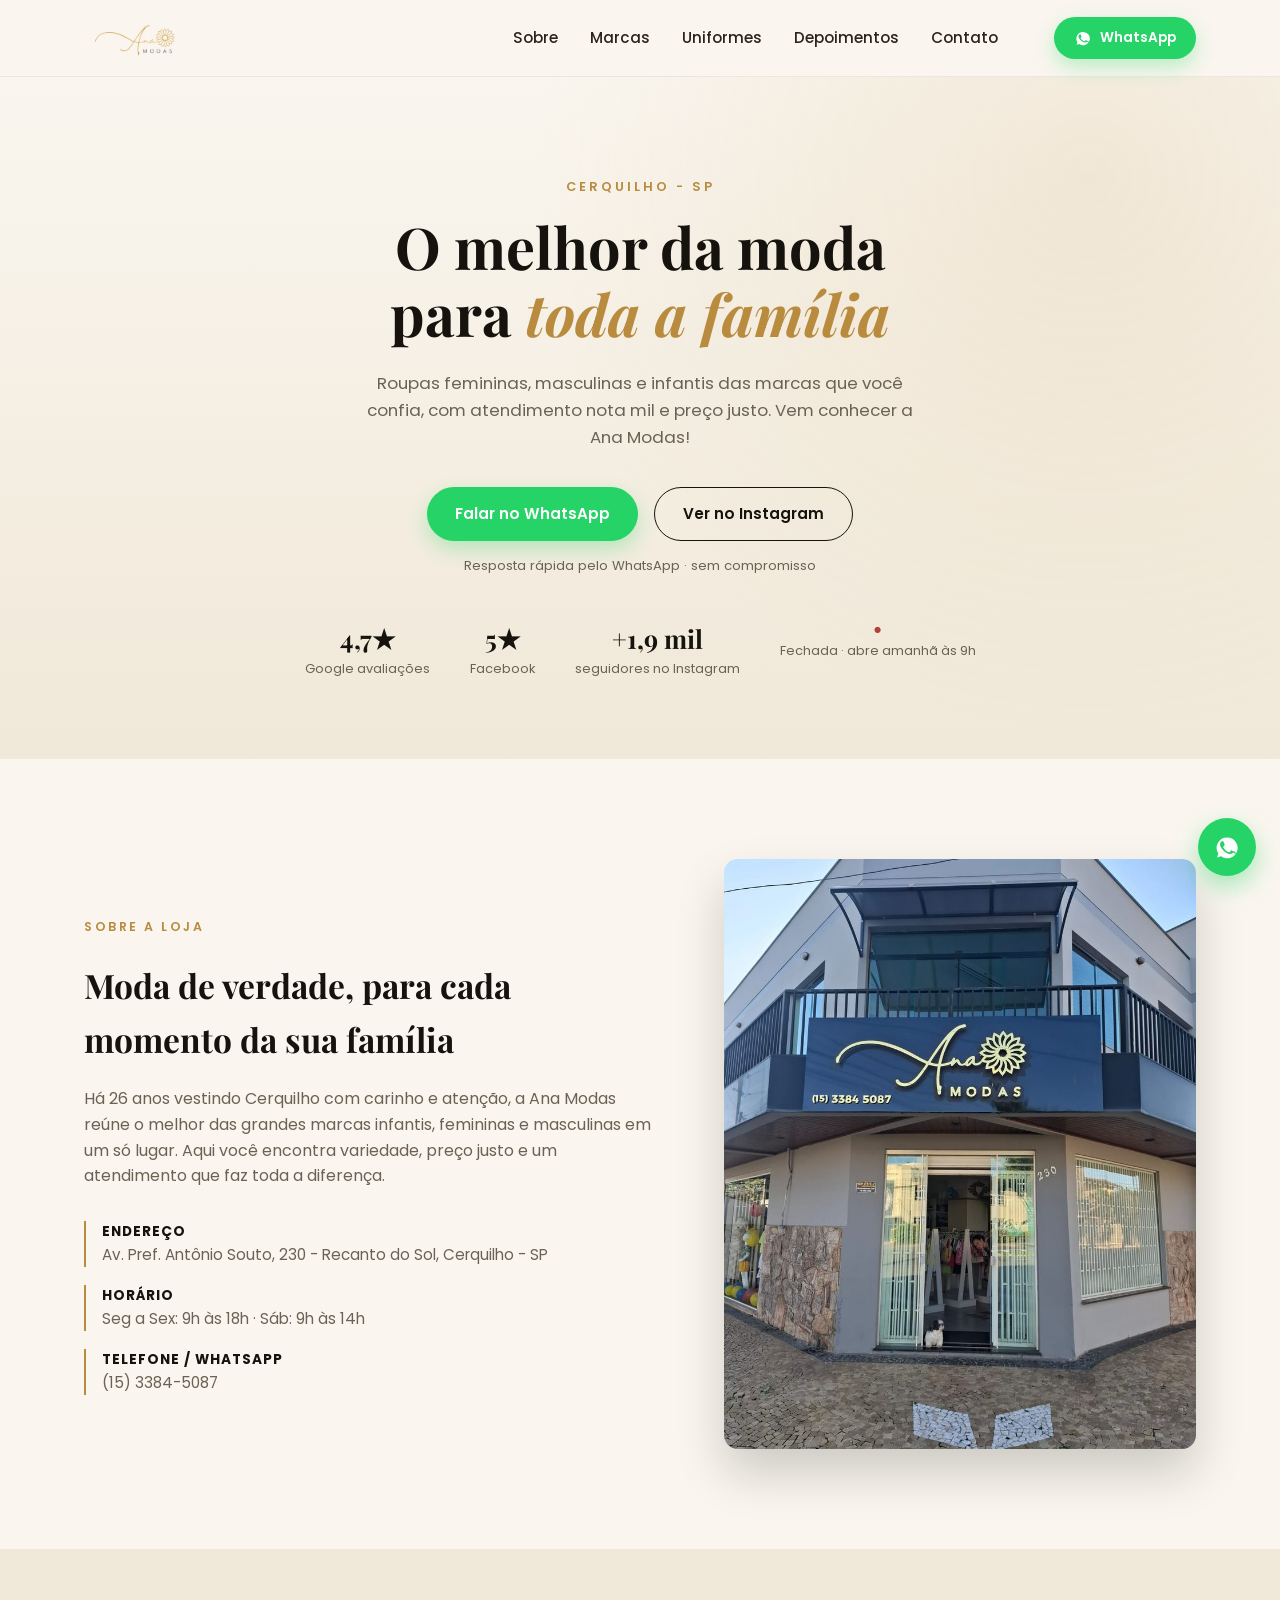
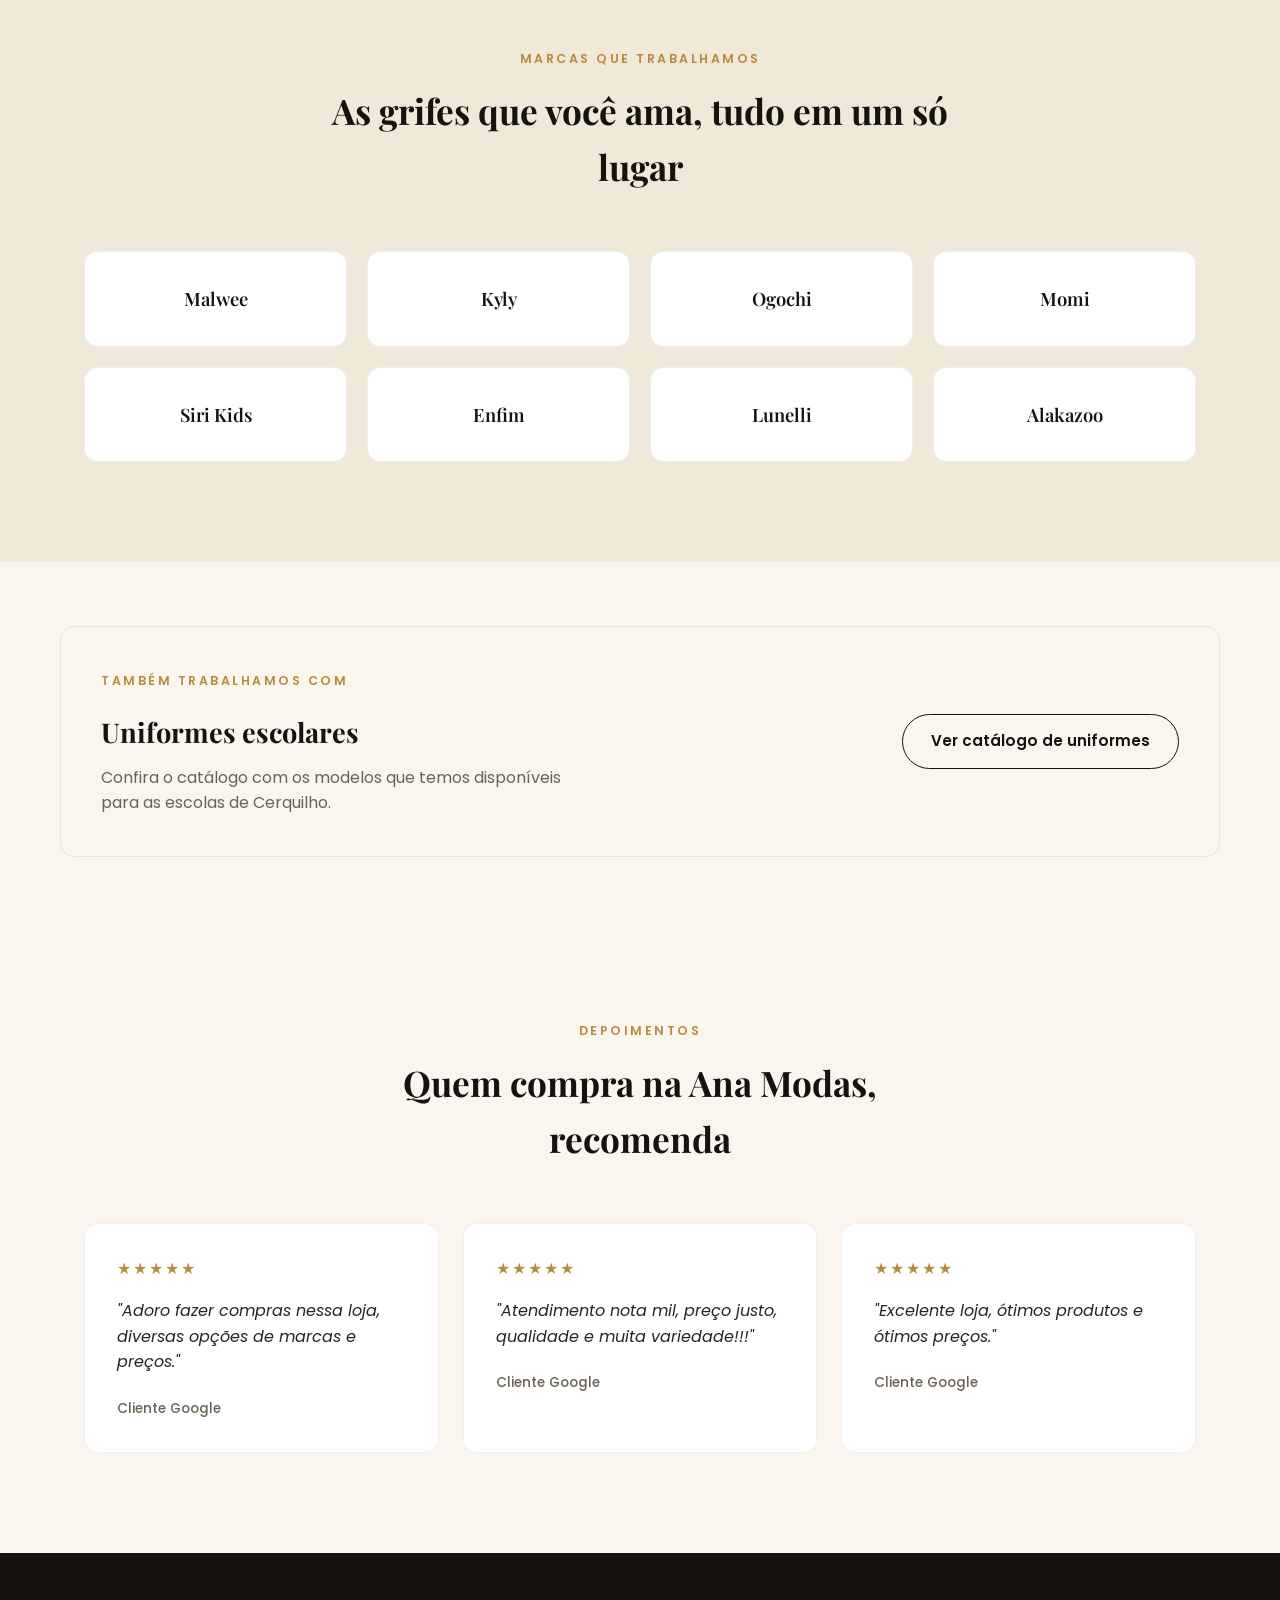
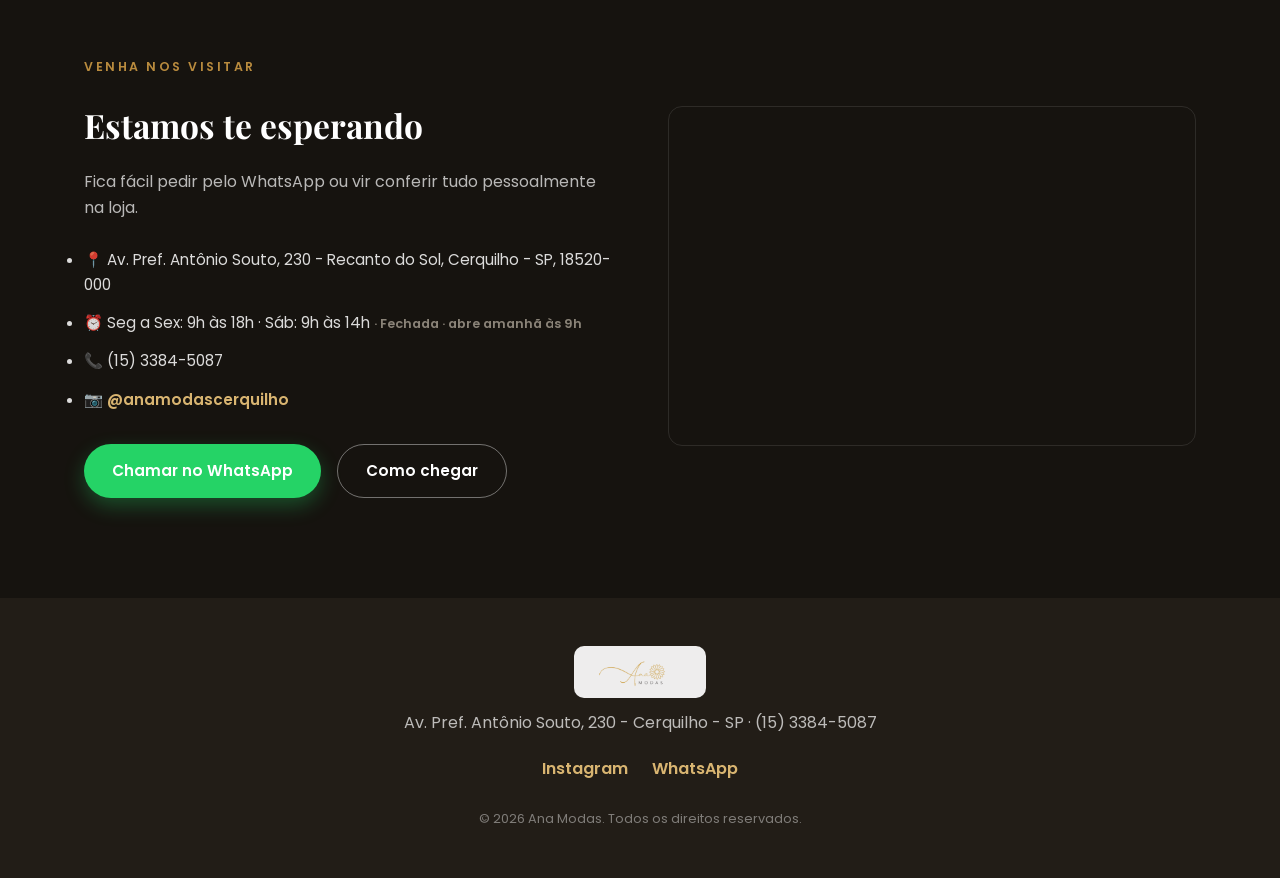
==== index.html @ dacbe4e4 "first commit" ====
<!DOCTYPE html>
<html lang="pt-BR">
<head>
<meta charset="UTF-8">
<meta name="viewport" content="width=device-width, initial-scale=1.0">
<title>Ana Modas | Moda para toda a família em Cerquilho - SP</title>
<meta name="description" content="Ana Modas em Cerquilho-SP: moda feminina, masculina e infantil das melhores marcas. Malwee, Kyly, Ogochi, Mommy, Siri Kids, Enfim, Luneli e Alakazoo. Peça pelo WhatsApp!">

<!-- Open Graph -->
<meta property="og:title" content="Ana Modas | Moda para toda a família">
<meta property="og:description" content="O melhor da moda para toda a família, em Cerquilho - SP. Confira as marcas que trabalhamos e venha nos visitar!">
<meta property="og:type" content="website">

<link rel="preconnect" href="https://fonts.googleapis.com">
<link rel="preconnect" href="https://fonts.gstatic.com" crossorigin>
<link href="https://fonts.googleapis.com/css2?family=Playfair+Display:ital,wght@0,500;0,600;0,700;1,500&family=Poppins:wght@300;400;500;600;700&display=swap" rel="stylesheet">

<link rel="stylesheet" href="css/style.css?v=5">
</head>
<body>

<!-- HEADER -->
<header class="header" id="header">
  <div class="container header__inner">
    <a href="#top" class="logo">
      <img src="assets/logo.png" alt="Ana Modas" class="logo__img">
    </a>

    <nav class="nav" id="nav">
      <a href="#sobre">Sobre</a>
      <a href="#marcas">Marcas</a>
      <a href="uniformes.html">Uniformes</a>
      <a href="#depoimentos">Depoimentos</a>
      <a href="#contato">Contato</a>
    </nav>

    <a href="https://wa.me/551533845087?text=Ol%C3%A1!%20Vim%20pelo%20site%20e%20gostaria%20de%20saber%20mais." class="btn btn--whatsapp header__cta" target="_blank" rel="noopener">
      <svg viewBox="0 0 24 24" width="18" height="18" fill="currentColor"><path d="M17.6 6.3A8.9 8.9 0 0 0 12 4a8.8 8.8 0 0 0-8.8 8.8c0 1.6.4 3.1 1.2 4.4L3 21l3.9-1.3a8.8 8.8 0 0 0 5.1 1.6h.1A8.8 8.8 0 0 0 20 12.8a8.7 8.7 0 0 0-2.4-6.5Z" opacity="0"/><path d="M12.04 3.9a8.9 8.9 0 0 0-7.5 13.7L3.5 21l3.5-1a8.9 8.9 0 1 0 5-16.1Zm5.2 12.8c-.2.6-1.3 1.2-1.8 1.3-.5.1-1 .1-1.7-.1-.4-.1-1-.3-1.6-.6-2.9-1.3-4.8-4.2-4.9-4.4-.1-.2-1.2-1.6-1.2-3s.7-2.1 1-2.4c.3-.3.6-.4.8-.4h.6c.2 0 .4 0 .6.5.2.6.8 2 .9 2.1.1.2.1.4 0 .6-.1.2-.2.4-.4.6-.2.2-.4.5-.5.6-.2.2-.4.4-.2.8.2.4.9 1.5 1.9 2.4 1.3 1.2 2.4 1.5 2.8 1.7.4.2.6.2.8-.1.2-.2.8-1 1.1-1.3.3-.3.5-.2.8-.1.3.1 2 1 2.4 1.1.4.2.6.3.7.4.1.3.1.9-.1 1.5Z"/></svg>
      <span>WhatsApp</span>
    </a>

    <button class="nav-toggle" id="navToggle" aria-label="Abrir menu">
      <span></span><span></span><span></span>
    </button>
  </div>
</header>

<!-- HERO -->
<section class="hero" id="top">
  <div class="container hero__inner">
    <p class="hero__eyebrow">Cerquilho - SP</p>
    <h1 class="hero__title">O melhor da moda<br>para <em>toda a família</em></h1>
    <p class="hero__text">
      Roupas femininas, masculinas e infantis das marcas que você confia,
      com atendimento nota mil e preço justo. Vem conhecer a Ana Modas!
    </p>
    <div class="hero__actions">
      <a href="https://wa.me/551533845087?text=Ol%C3%A1!%20Vim%20pelo%20site%20e%20gostaria%20de%20saber%20mais." class="btn btn--whatsapp" target="_blank" rel="noopener">Falar no WhatsApp</a>
      <a href="https://www.instagram.com/anamodascerquilho/" class="btn btn--ghost" target="_blank" rel="noopener">Ver no Instagram</a>
    </div>
    <p class="hero__trigger">Resposta rápida pelo WhatsApp · sem compromisso</p>

    <div class="hero__badges">
      <div class="badge">
        <strong>4,7★</strong>
        <span>Google avaliações</span>
      </div>
      <div class="badge">
        <strong>5★</strong>
        <span>Facebook</span>
      </div>
      <div class="badge">
        <strong>+1,9 mil</strong>
        <span>seguidores no Instagram</span>
      </div>
      <div class="badge badge--status" id="storeStatus">
        <strong id="storeStatusDot">●</strong>
        <span id="storeStatusText">Verificando horário...</span>
      </div>
    </div>
  </div>
</section>

<!-- SOBRE -->
<section class="sobre" id="sobre">
  <div class="container sobre__inner">
    <div class="sobre__text">
      <span class="section-tag">Sobre a loja</span>
      <h2>Moda de verdade, para cada momento da sua família</h2>
      <p>
        Há 26 anos vestindo Cerquilho com carinho e atenção, a Ana Modas reúne o melhor
        das grandes marcas infantis, femininas e masculinas em um só lugar. Aqui você
        encontra variedade, preço justo e um atendimento que faz toda a diferença.
      </p>
      <ul class="info-list">
        <li>
          <strong>Endereço</strong>
          <span>Av. Pref. Antônio Souto, 230 - Recanto do Sol, Cerquilho - SP</span>
        </li>
        <li>
          <strong>Horário</strong>
          <span>Seg a Sex: 9h às 18h · Sáb: 9h às 14h</span>
        </li>
        <li>
          <strong>Telefone / WhatsApp</strong>
          <span>(15) 3384-5087</span>
        </li>
      </ul>
    </div>
    <div class="sobre__media">
      <img src="assets/fachada-loja.jpg" alt="Fachada da loja Ana Modas, Av. Pref. Antônio Souto 230, Cerquilho - SP" class="sobre__frame">
    </div>
  </div>
</section>

<!-- MARCAS -->
<section class="marcas" id="marcas">
  <div class="container">
    <span class="section-tag section-tag--center">Marcas que trabalhamos</span>
    <h2 class="section-title">As grifes que você ama, tudo em um só lugar</h2>

    <div class="marcas__grid">
      <div class="marca-card">Malwee</div>
      <div class="marca-card">Kyly</div>
      <div class="marca-card">Ogochi</div>
      <div class="marca-card">Momi</div>
      <div class="marca-card">Siri Kids</div>
      <div class="marca-card">Enfim</div>
      <div class="marca-card">Lunelli</div>
      <div class="marca-card">Alakazoo</div>
    </div>
  </div>
</section>

<!-- UNIFORMES TEASER -->
<section class="uniformes-teaser">
  <div class="container uniformes-teaser__inner">
    <div>
      <span class="section-tag">Também trabalhamos com</span>
      <h2>Uniformes escolares</h2>
      <p>Confira o catálogo com os modelos que temos disponíveis para as escolas de Cerquilho.</p>
    </div>
    <a href="uniformes.html" class="btn btn--ghost">Ver catálogo de uniformes</a>
  </div>
</section>

<!-- DEPOIMENTOS -->
<section class="depoimentos" id="depoimentos">
  <div class="container">
    <span class="section-tag section-tag--center">Depoimentos</span>
    <h2 class="section-title">Quem compra na Ana Modas, recomenda</h2>

    <div class="depoimentos__grid">
      <blockquote class="depoimento-card">
        <div class="stars">★★★★★</div>
        <p>"Adoro fazer compras nessa loja, diversas opções de marcas e preços."</p>
        <cite>Cliente Google</cite>
      </blockquote>
      <blockquote class="depoimento-card">
        <div class="stars">★★★★★</div>
        <p>"Atendimento nota mil, preço justo, qualidade e muita variedade!!!"</p>
        <cite>Cliente Google</cite>
      </blockquote>
      <blockquote class="depoimento-card">
        <div class="stars">★★★★★</div>
        <p>"Excelente loja, ótimos produtos e ótimos preços."</p>
        <cite>Cliente Google</cite>
      </blockquote>
    </div>
  </div>
</section>

<!-- CONTATO / LOCALIZAÇÃO -->
<section class="contato" id="contato">
  <div class="container contato__inner">
    <div class="contato__text">
      <span class="section-tag">Venha nos visitar</span>
      <h2>Estamos te esperando</h2>
      <p>Fica fácil pedir pelo WhatsApp ou vir conferir tudo pessoalmente na loja.</p>

      <ul class="contato__list">
        <li>📍 Av. Pref. Antônio Souto, 230 - Recanto do Sol, Cerquilho - SP, 18520-000</li>
        <li>⏰ Seg a Sex: 9h às 18h · Sáb: 9h às 14h <strong id="storeStatusInline"></strong></li>
        <li>📞 (15) 3384-5087</li>
        <li>📷 <a href="https://www.instagram.com/anamodascerquilho/" target="_blank" rel="noopener">@anamodascerquilho</a></li>
      </ul>

      <div class="contato__actions">
        <a href="https://wa.me/551533845087?text=Ol%C3%A1!%20Vim%20pelo%20site%20e%20gostaria%20de%20saber%20mais." class="btn btn--whatsapp" target="_blank" rel="noopener">Chamar no WhatsApp</a>
        <a href="https://www.google.com/maps/dir/?api=1&destination=Av.+Pref.+Ant%C3%B4nio+Souto,+230,+Cerquilho+-+SP,+18520-000" class="btn btn--ghost btn--ghost-light" target="_blank" rel="noopener">Como chegar</a>
      </div>
    </div>

    <div class="contato__map">
      <iframe
        title="Localização Ana Modas"
        src="https://www.google.com/maps?q=Av.+Pref.+Ant%C3%B4nio+Souto,+230,+Cerquilho+-+SP,+18520-000&output=embed"
        width="100%" height="100%" style="border:0;" allowfullscreen="" loading="lazy" referrerpolicy="no-referrer-when-downgrade">
      </iframe>
    </div>
  </div>
</section>

<!-- FOOTER -->
<footer class="footer">
  <div class="container footer__inner">
    <a href="#top" class="logo logo--footer">
      <img src="assets/logo.png" alt="Ana Modas" class="logo__img logo__img--footer">
    </a>
    <p>Av. Pref. Antônio Souto, 230 - Cerquilho - SP · (15) 3384-5087</p>
    <div class="footer__socials">
      <a href="https://www.instagram.com/anamodascerquilho/" target="_blank" rel="noopener">Instagram</a>
      <a href="https://wa.me/551533845087" target="_blank" rel="noopener">WhatsApp</a>
    </div>
    <p class="footer__copy">© <span id="year"></span> Ana Modas. Todos os direitos reservados.</p>
  </div>
</footer>

<a href="https://wa.me/551533845087?text=Ol%C3%A1!%20Vim%20pelo%20site%20e%20gostaria%20de%20saber%20mais." class="whatsapp-float" target="_blank" rel="noopener" aria-label="Falar no WhatsApp">
  <svg viewBox="0 0 24 24" width="28" height="28" fill="currentColor"><path d="M12.04 3.9a8.9 8.9 0 0 0-7.5 13.7L3.5 21l3.5-1a8.9 8.9 0 1 0 5-16.1Zm5.2 12.8c-.2.6-1.3 1.2-1.8 1.3-.5.1-1 .1-1.7-.1-.4-.1-1-.3-1.6-.6-2.9-1.3-4.8-4.2-4.9-4.4-.1-.2-1.2-1.6-1.2-3s.7-2.1 1-2.4c.3-.3.6-.4.8-.4h.6c.2 0 .4 0 .6.5.2.6.8 2 .9 2.1.1.2.1.4 0 .6-.1.2-.2.4-.4.6-.2.2-.4.5-.5.6-.2.2-.4.4-.2.8.2.4.9 1.5 1.9 2.4 1.3 1.2 2.4 1.5 2.8 1.7.4.2.6.2.8-.1.2-.2.8-1 1.1-1.3.3-.3.5-.2.8-.1.3.1 2 1 2.4 1.1.4.2.6.3.7.4.1.3.1.9-.1 1.5Z"/></svg>
</a>

<script src="js/script.js?v=2"></script>
</body>
</html>
---- css/style.css ----
:root {
  --gold: #b98b3e;
  --gold-light: #d9b571;
  --black: #16130f;
  --black-soft: #221d17;
  --cream: #faf6ef;
  --cream-dark: #f0e8d8;
  --text: #2a241d;
  --text-muted: #6b6255;
  --font-title: 'Playfair Display', serif;
  --font-body: 'Poppins', sans-serif;
  --radius: 14px;
}

* { box-sizing: border-box; margin: 0; padding: 0; }

html { scroll-behavior: smooth; }

body {
  font-family: var(--font-body);
  color: var(--text);
  background: var(--cream);
  line-height: 1.6;
  overflow-x: hidden;
}

img { max-width: 100%; display: block; }

.container {
  width: 100%;
  max-width: 1160px;
  margin: 0 auto;
  padding: 0 24px;
}

a { text-decoration: none; color: inherit; }

h1, h2 { font-family: var(--font-title); color: var(--black); }

/* ---------- BUTTONS ---------- */
.btn {
  display: inline-flex;
  align-items: center;
  gap: 8px;
  padding: 14px 28px;
  border-radius: 999px;
  font-weight: 600;
  font-size: 0.95rem;
  transition: transform 0.2s ease, box-shadow 0.2s ease, background 0.2s ease;
  white-space: nowrap;
}
.btn--whatsapp {
  background: #25D366;
  color: #fff;
  box-shadow: 0 8px 20px rgba(37, 211, 102, 0.3);
}
.btn--whatsapp:hover { transform: translateY(-2px); box-shadow: 0 12px 26px rgba(37, 211, 102, 0.4); }
.btn--ghost {
  background: transparent;
  color: var(--black);
  border: 1.5px solid var(--black);
}
.btn--ghost:hover { background: var(--black); color: #fff; }

/* ---------- HEADER ---------- */
.header {
  position: sticky;
  top: 0;
  z-index: 100;
  background: rgba(250, 246, 239, 0.9);
  backdrop-filter: blur(10px);
  border-bottom: 1px solid rgba(0,0,0,0.06);
}
.header__inner {
  display: flex;
  align-items: center;
  justify-content: space-between;
  gap: 24px;
  padding-top: 16px;
  padding-bottom: 16px;
}
.logo {
  font-family: var(--font-title);
  font-size: 1.5rem;
  font-weight: 600;
  color: var(--black);
  letter-spacing: 0.5px;
}
.logo span { color: var(--gold); font-style: italic; }
.logo { display: inline-flex; align-items: center; }
.logo__img { height: 44px; width: auto; }
.logo__img--footer {
  height: 52px;
  background: rgba(255,255,255,0.92);
  padding: 8px 16px;
  border-radius: 10px;
}

.nav {
  display: flex;
  gap: 32px;
  margin-left: auto;
  margin-right: 32px;
}
.nav a {
  font-size: 0.95rem;
  font-weight: 500;
  color: var(--text);
  position: relative;
}
.nav a:hover { color: var(--gold); }

.header__cta { padding: 10px 20px; font-size: 0.85rem; }

.nav-toggle {
  display: none;
  flex-direction: column;
  gap: 5px;
  background: none;
  border: none;
  cursor: pointer;
  padding: 8px;
}
.nav-toggle span {
  width: 24px;
  height: 2px;
  background: var(--black);
  border-radius: 2px;
}

/* ---------- HERO ---------- */
.hero {
  padding: 100px 0 80px;
  background:
    radial-gradient(circle at 85% 15%, rgba(185,139,62,0.12), transparent 45%),
    linear-gradient(180deg, var(--cream) 0%, var(--cream-dark) 100%);
  text-align: center;
}
.hero__inner { max-width: 780px; }
.hero__eyebrow {
  text-transform: uppercase;
  letter-spacing: 3px;
  font-size: 0.8rem;
  font-weight: 600;
  color: var(--gold);
  margin-bottom: 16px;
}
.hero__title {
  font-size: clamp(2.2rem, 5vw, 3.6rem);
  line-height: 1.15;
  margin-bottom: 24px;
}
.hero__title em { color: var(--gold); font-style: italic; }
.hero__text {
  font-size: 1.05rem;
  color: var(--text-muted);
  max-width: 560px;
  margin: 0 auto 36px;
}
.hero__actions {
  display: flex;
  justify-content: center;
  gap: 16px;
  flex-wrap: wrap;
  margin-bottom: 14px;
}
.hero__trigger {
  font-size: 0.82rem;
  color: var(--text-muted);
  margin-bottom: 42px;
}
.hero__badges {
  display: flex;
  justify-content: center;
  gap: 40px;
  flex-wrap: wrap;
}
.badge { display: flex; flex-direction: column; align-items: center; }
.badge strong { font-family: var(--font-title); font-size: 1.6rem; color: var(--black); }
.badge span { font-size: 0.8rem; color: var(--text-muted); }

.badge--status strong {
  font-family: var(--font-body);
  font-size: 0.9rem;
  color: #2fa84a;
}
.badge--status.is-closed strong { color: #b3413a; }

#storeStatusInline {
  font-size: 0.8rem;
  font-weight: 600;
  color: #2fa84a;
}
#storeStatusInline.is-closed { color: #8a8378; }

.contato__actions {
  display: flex;
  gap: 16px;
  flex-wrap: wrap;
}
.btn--ghost-light {
  border-color: rgba(255,255,255,0.4);
  color: #fff;
}
.btn--ghost-light:hover { background: #fff; color: var(--black); }

/* ---------- SECTION SHARED ---------- */
.section-tag {
  display: inline-block;
  text-transform: uppercase;
  letter-spacing: 2.5px;
  font-size: 0.78rem;
  font-weight: 600;
  color: var(--gold);
  margin-bottom: 14px;
}
.section-tag--center { display: block; text-align: center; }
.section-title {
  text-align: center;
  font-size: clamp(1.6rem, 3.5vw, 2.2rem);
  max-width: 640px;
  margin: 0 auto 56px;
}

/* ---------- SOBRE ---------- */
.sobre { padding: 100px 0; }
.sobre__inner {
  display: grid;
  grid-template-columns: 1.1fr 0.9fr;
  gap: 64px;
  align-items: center;
}
.sobre__text h2 {
  font-size: clamp(1.6rem, 3.5vw, 2.1rem);
  margin: 8px 0 20px;
}
.sobre__text p {
  color: var(--text-muted);
  margin-bottom: 32px;
}
.info-list { display: flex; flex-direction: column; gap: 18px; }
.info-list li {
  display: flex;
  flex-direction: column;
  border-left: 2px solid var(--gold);
  padding-left: 16px;
}
.info-list strong { font-size: 0.85rem; text-transform: uppercase; letter-spacing: 1px; color: var(--black); }
.info-list span { color: var(--text-muted); font-size: 0.95rem; }

.sobre__media { position: relative; }
.sobre__frame {
  aspect-ratio: 4 / 5;
  width: 100%;
  border-radius: var(--radius);
  object-fit: cover;
  object-position: center 30%;
  display: block;
  box-shadow: 0 24px 48px rgba(0,0,0,0.18);
}

/* ---------- MARCAS ---------- */
.marcas { padding: 100px 0; background: var(--cream-dark); }
.marcas__grid {
  display: grid;
  grid-template-columns: repeat(4, 1fr);
  gap: 20px;
}
.marca-card {
  background: #fff;
  border: 1px solid rgba(0,0,0,0.06);
  border-radius: var(--radius);
  padding: 32px 16px;
  text-align: center;
  font-family: var(--font-title);
  font-size: 1.15rem;
  font-weight: 600;
  color: var(--black);
  transition: transform 0.2s ease, box-shadow 0.2s ease, border-color 0.2s ease;
}
.marca-card:hover {
  transform: translateY(-4px);
  box-shadow: 0 12px 28px rgba(0,0,0,0.06);
  border-color: var(--gold-light);
  color: var(--gold);
}

/* ---------- UNIFORMES TEASER ---------- */
.uniformes-teaser { padding: 64px 0; background: var(--cream); }
.uniformes-teaser__inner {
  display: flex;
  align-items: center;
  justify-content: space-between;
  gap: 32px;
  flex-wrap: wrap;
  border: 1px solid rgba(0,0,0,0.08);
  border-radius: var(--radius);
  padding: 40px;
}
.uniformes-teaser__inner h2 {
  font-size: clamp(1.3rem, 3vw, 1.7rem);
  margin: 6px 0 10px;
}
.uniformes-teaser__inner p { color: var(--text-muted); max-width: 480px; }

/* ---------- DEPOIMENTOS ---------- */
.depoimentos { padding: 100px 0; }
.depoimentos__grid {
  display: grid;
  grid-template-columns: repeat(3, 1fr);
  gap: 24px;
}
.depoimento-card {
  background: #fff;
  border-radius: var(--radius);
  padding: 32px;
  border: 1px solid rgba(0,0,0,0.06);
}
.stars { color: var(--gold); letter-spacing: 2px; margin-bottom: 16px; }
.depoimento-card p { font-style: italic; color: var(--text); margin-bottom: 20px; }
.depoimento-card cite { font-size: 0.85rem; color: var(--text-muted); font-style: normal; font-weight: 500; }

/* ---------- CONTATO ---------- */
.contato { padding: 100px 0; background: var(--black); color: #fff; }
.contato__inner {
  display: grid;
  grid-template-columns: 1fr 1fr;
  gap: 56px;
  align-items: center;
}
.contato h2 {
  color: #fff;
  font-size: clamp(1.6rem, 3.5vw, 2.1rem);
  margin: 8px 0 16px;
}
.contato > .container > .contato__text > p,
.contato__text p { color: rgba(255,255,255,0.7); margin-bottom: 28px; }
.contato__list { display: flex; flex-direction: column; gap: 14px; margin-bottom: 32px; }
.contato__list li { color: rgba(255,255,255,0.85); font-size: 0.95rem; }
.contato__list a { color: var(--gold-light); font-weight: 600; }

.contato__map {
  border-radius: var(--radius);
  overflow: hidden;
  min-height: 340px;
  border: 1px solid rgba(255,255,255,0.1);
}

/* ---------- CATÁLOGO DE UNIFORMES ---------- */
.hero--catalogo { padding-bottom: 60px; }
.nav a.nav--active { color: var(--gold); }

.catalogo__perks {
  display: flex;
  justify-content: center;
  gap: 28px;
  flex-wrap: wrap;
  font-size: 0.85rem;
  color: var(--text-muted);
  margin-top: 8px;
}

.catalogo { padding: 20px 0 100px; }
.catalogo__group-title {
  font-family: var(--font-title);
  font-size: 1.3rem;
  color: var(--black);
  margin: 48px 0 20px;
}
.catalogo__group-title:first-of-type { margin-top: 0; }

.catalogo__grid {
  display: grid;
  grid-template-columns: repeat(3, 1fr);
  gap: 24px;
}
.uniforme-card {
  background: #fff;
  border: 1px solid rgba(0,0,0,0.06);
  border-radius: var(--radius);
  overflow: hidden;
  display: flex;
  flex-direction: column;
}
.uniforme-card__img {
  aspect-ratio: 4 / 3;
  width: 100%;
  object-fit: cover;
  object-position: top;
  background: var(--cream-dark);
}
.uniforme-card__img--placeholder {
  background:
    linear-gradient(135deg, var(--cream-dark), var(--cream)),
    repeating-linear-gradient(45deg, rgba(185,139,62,0.08) 0 2px, transparent 2px 16px);
  display: flex;
  align-items: center;
  justify-content: center;
  color: var(--text-muted);
  font-size: 0.85rem;
  text-align: center;
  padding: 20px;
}
.uniforme-card__body { padding: 24px; display: flex; flex-direction: column; gap: 10px; }
.uniforme-card__body h3 {
  font-family: var(--font-title);
  font-size: 1.1rem;
  color: var(--black);
}
.uniforme-card__body p { font-size: 0.9rem; color: var(--text-muted); margin-bottom: 6px; }
.btn--sm { padding: 10px 18px; font-size: 0.85rem; align-self: flex-start; }

.uniforme-card__prices { display: flex; flex-direction: column; gap: 4px; margin-bottom: 6px; }
.uniforme-card__prices li {
  display: flex;
  justify-content: space-between;
  font-size: 0.85rem;
  color: var(--text-muted);
  border-bottom: 1px dashed rgba(0,0,0,0.08);
  padding-bottom: 3px;
}
.uniforme-card__prices strong { color: var(--black); font-weight: 600; }

.uniforme-card__variant { font-size: 0.82rem; line-height: 1.5; }

.catalogo__note {
  text-align: center;
  color: var(--text-muted);
  margin-top: 48px;
  font-size: 0.95rem;
}

@media (max-width: 900px) {
  .catalogo__grid { grid-template-columns: repeat(2, 1fr); }
}
@media (max-width: 620px) {
  .catalogo__grid { grid-template-columns: 1fr; }
}

/* ---------- FOOTER ---------- */
.footer { padding: 48px 0; background: var(--black-soft); color: rgba(255,255,255,0.7); text-align: center; }
.footer__inner { display: flex; flex-direction: column; align-items: center; gap: 12px; }
.logo--footer { color: #fff; }
.logo--footer span { color: var(--gold-light); }
.footer__socials { display: flex; gap: 24px; margin: 8px 0; }
.footer__socials a { font-weight: 600; color: var(--gold-light); }
.footer__copy { font-size: 0.8rem; opacity: 0.6; margin-top: 8px; }

/* ---------- WHATSAPP FLOAT ---------- */
.whatsapp-float {
  position: fixed;
  bottom: 24px;
  right: 24px;
  width: 58px;
  height: 58px;
  border-radius: 50%;
  background: #25D366;
  color: #fff;
  display: flex;
  align-items: center;
  justify-content: center;
  box-shadow: 0 10px 24px rgba(37, 211, 102, 0.4);
  z-index: 200;
  transition: transform 0.2s ease;
}
.whatsapp-float:hover { transform: scale(1.08); }

/* ---------- RESPONSIVE ---------- */
@media (max-width: 900px) {
  .sobre__inner, .contato__inner { grid-template-columns: 1fr; }
  .sobre__media { order: -1; }
  .marcas__grid { grid-template-columns: repeat(2, 1fr); }
  .depoimentos__grid { grid-template-columns: 1fr; }
}

@media (max-width: 760px) {
  .header__cta { padding: 10px 16px; font-size: 0.8rem; }
  .header__cta span { display: none; }
  .nav { display: none; }
  .nav-toggle { display: flex; }
  .header.nav-open .nav {
    display: flex;
    position: absolute;
    top: 100%;
    left: 0;
    right: 0;
    flex-direction: column;
    background: var(--cream);
    padding: 24px;
    gap: 20px;
    border-bottom: 1px solid rgba(0,0,0,0.06);
  }
}
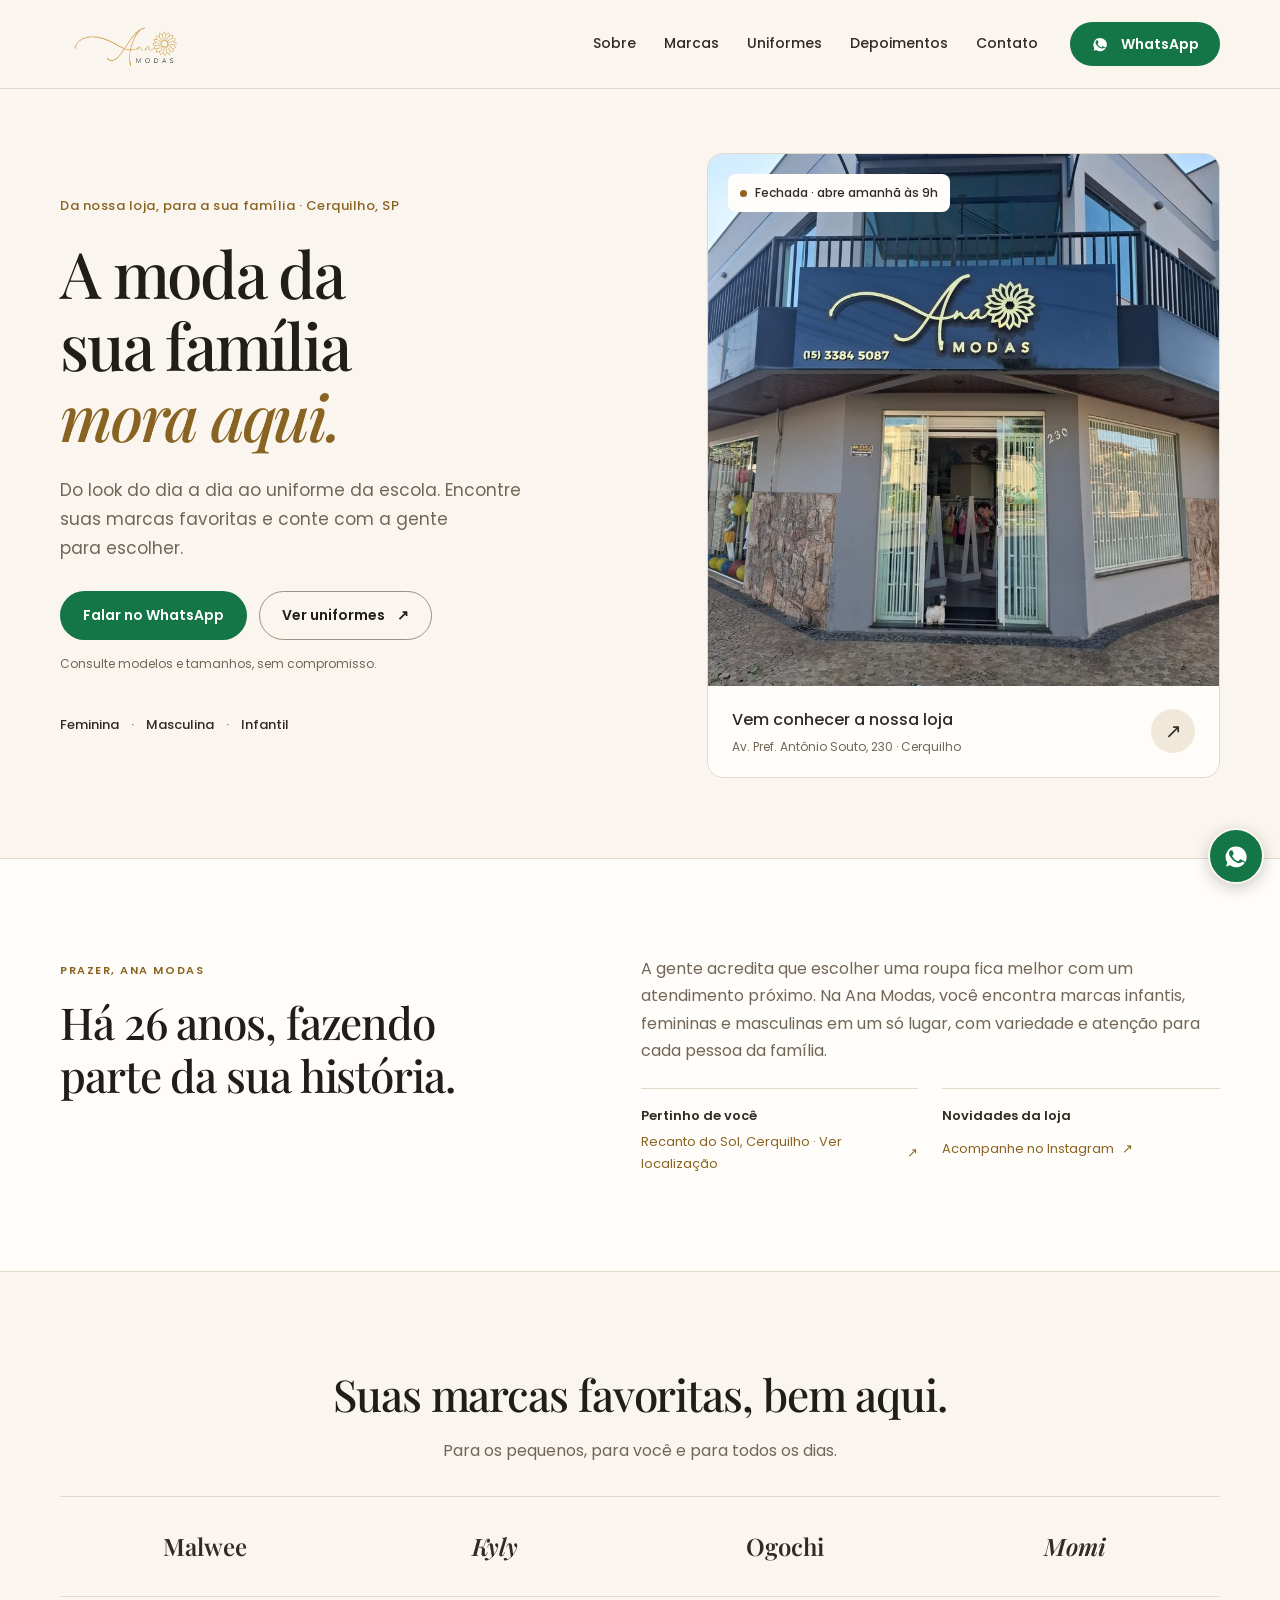
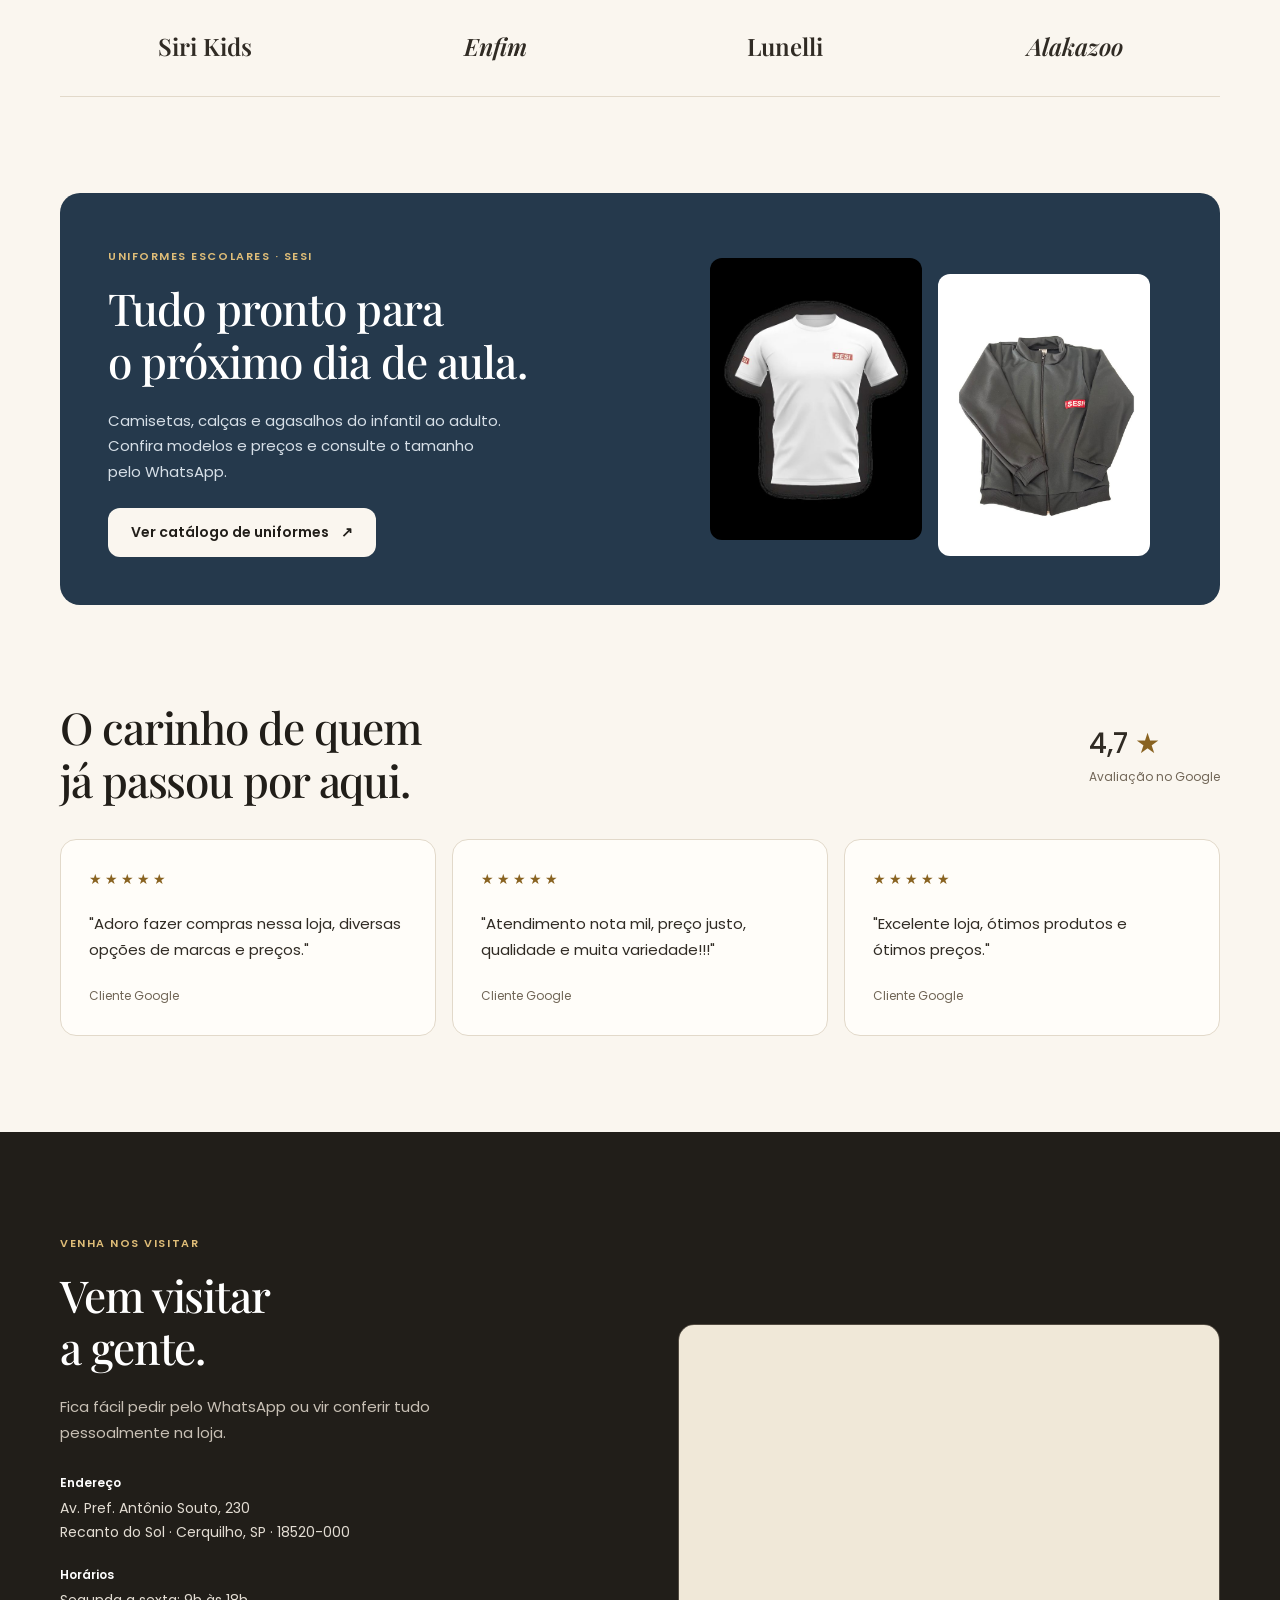
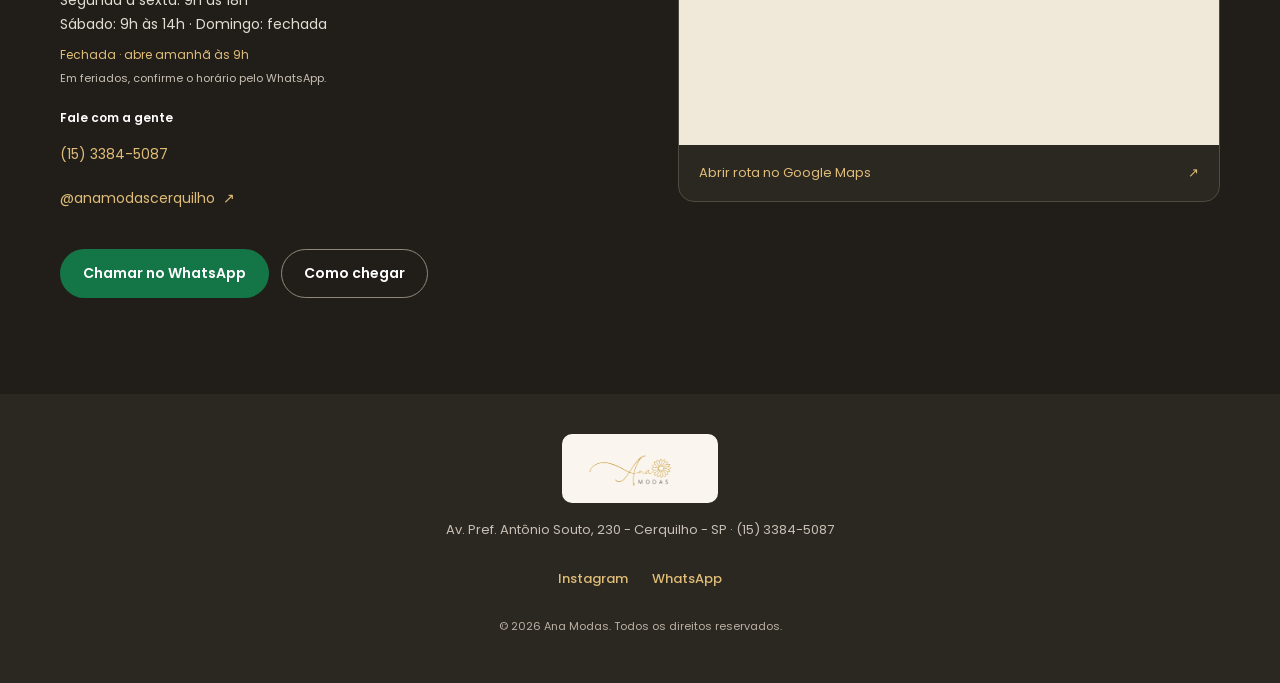
==== commit e7449356: "Melhora layout, responsividade e acessibilidade da landing page" ====
--- a/index.html
+++ b/index.html
@@ -4,7 +4,8 @@
 <meta charset="UTF-8">
 <meta name="viewport" content="width=device-width, initial-scale=1.0">
 <title>Ana Modas | Moda para toda a família em Cerquilho - SP</title>
-<meta name="description" content="Ana Modas em Cerquilho-SP: moda feminina, masculina e infantil das melhores marcas. Malwee, Kyly, Ogochi, Mommy, Siri Kids, Enfim, Luneli e Alakazoo. Peça pelo WhatsApp!">
+<meta name="description" content="Ana Modas em Cerquilho-SP: moda feminina, masculina e infantil. Malwee, Kyly, Ogochi, Momi, Siri Kids, Enfim, Lunelli e Alakazoo. Consulte pelo WhatsApp!">
+<meta name="theme-color" content="#faf6ef">
 
 <!-- Open Graph -->
 <meta property="og:title" content="Ana Modas | Moda para toda a família">
@@ -15,18 +16,19 @@
 <link rel="preconnect" href="https://fonts.gstatic.com" crossorigin>
 <link href="https://fonts.googleapis.com/css2?family=Playfair+Display:ital,wght@0,500;0,600;0,700;1,500&family=Poppins:wght@300;400;500;600;700&display=swap" rel="stylesheet">
 
-<link rel="stylesheet" href="css/style.css?v=5">
+<link rel="stylesheet" href="css/style.css?v=6">
 </head>
 <body>
+<a href="#conteudo" class="skip-link">Pular para o conteúdo</a>
 
 <!-- HEADER -->
 <header class="header" id="header">
   <div class="container header__inner">
     <a href="#top" class="logo">
-      <img src="assets/logo.png" alt="Ana Modas" class="logo__img">
+      <img src="assets/logo.png" alt="Ana Modas — início" class="logo__img" width="2400" height="871">
     </a>
 
-    <nav class="nav" id="nav">
+    <nav class="nav" id="nav" aria-label="Navegação principal">
       <a href="#sobre">Sobre</a>
       <a href="#marcas">Marcas</a>
       <a href="uniformes.html">Uniformes</a>
@@ -34,50 +36,48 @@
       <a href="#contato">Contato</a>
     </nav>
 
-    <a href="https://wa.me/551533845087?text=Ol%C3%A1!%20Vim%20pelo%20site%20e%20gostaria%20de%20saber%20mais." class="btn btn--whatsapp header__cta" target="_blank" rel="noopener">
-      <svg viewBox="0 0 24 24" width="18" height="18" fill="currentColor"><path d="M17.6 6.3A8.9 8.9 0 0 0 12 4a8.8 8.8 0 0 0-8.8 8.8c0 1.6.4 3.1 1.2 4.4L3 21l3.9-1.3a8.8 8.8 0 0 0 5.1 1.6h.1A8.8 8.8 0 0 0 20 12.8a8.7 8.7 0 0 0-2.4-6.5Z" opacity="0"/><path d="M12.04 3.9a8.9 8.9 0 0 0-7.5 13.7L3.5 21l3.5-1a8.9 8.9 0 1 0 5-16.1Zm5.2 12.8c-.2.6-1.3 1.2-1.8 1.3-.5.1-1 .1-1.7-.1-.4-.1-1-.3-1.6-.6-2.9-1.3-4.8-4.2-4.9-4.4-.1-.2-1.2-1.6-1.2-3s.7-2.1 1-2.4c.3-.3.6-.4.8-.4h.6c.2 0 .4 0 .6.5.2.6.8 2 .9 2.1.1.2.1.4 0 .6-.1.2-.2.4-.4.6-.2.2-.4.5-.5.6-.2.2-.4.4-.2.8.2.4.9 1.5 1.9 2.4 1.3 1.2 2.4 1.5 2.8 1.7.4.2.6.2.8-.1.2-.2.8-1 1.1-1.3.3-.3.5-.2.8-.1.3.1 2 1 2.4 1.1.4.2.6.3.7.4.1.3.1.9-.1 1.5Z"/></svg>
+    <a href="https://wa.me/551533845087?text=Ol%C3%A1!%20Vim%20pelo%20site%20e%20gostaria%20de%20saber%20mais." class="btn btn--whatsapp header__cta" aria-label="Falar no WhatsApp" target="_blank" rel="noopener">
+      <svg aria-hidden="true" focusable="false" viewBox="0 0 24 24" width="18" height="18" fill="currentColor"><path d="M17.6 6.3A8.9 8.9 0 0 0 12 4a8.8 8.8 0 0 0-8.8 8.8c0 1.6.4 3.1 1.2 4.4L3 21l3.9-1.3a8.8 8.8 0 0 0 5.1 1.6h.1A8.8 8.8 0 0 0 20 12.8a8.7 8.7 0 0 0-2.4-6.5Z" opacity="0"/><path d="M12.04 3.9a8.9 8.9 0 0 0-7.5 13.7L3.5 21l3.5-1a8.9 8.9 0 1 0 5-16.1Zm5.2 12.8c-.2.6-1.3 1.2-1.8 1.3-.5.1-1 .1-1.7-.1-.4-.1-1-.3-1.6-.6-2.9-1.3-4.8-4.2-4.9-4.4-.1-.2-1.2-1.6-1.2-3s.7-2.1 1-2.4c.3-.3.6-.4.8-.4h.6c.2 0 .4 0 .6.5.2.6.8 2 .9 2.1.1.2.1.4 0 .6-.1.2-.2.4-.4.6-.2.2-.4.5-.5.6-.2.2-.4.4-.2.8.2.4.9 1.5 1.9 2.4 1.3 1.2 2.4 1.5 2.8 1.7.4.2.6.2.8-.1.2-.2.8-1 1.1-1.3.3-.3.5-.2.8-.1.3.1 2 1 2.4 1.1.4.2.6.3.7.4.1.3.1.9-.1 1.5Z"/></svg>
       <span>WhatsApp</span>
     </a>
 
-    <button class="nav-toggle" id="navToggle" aria-label="Abrir menu">
+    <button class="nav-toggle" id="navToggle" type="button" aria-label="Abrir menu" aria-expanded="false" aria-controls="nav" hidden>
       <span></span><span></span><span></span>
     </button>
   </div>
 </header>
 
 <!-- HERO -->
-<section class="hero" id="top">
+<main id="conteudo" tabindex="-1">
+<section class="hero hero--home" id="top" aria-labelledby="hero-title">
   <div class="container hero__inner">
-    <p class="hero__eyebrow">Cerquilho - SP</p>
-    <h1 class="hero__title">O melhor da moda<br>para <em>toda a família</em></h1>
+    <div class="hero__copy">
+    <p class="hero__eyebrow">Da nossa loja, para a sua família · Cerquilho, SP</p>
+    <h1 class="hero__title" id="hero-title">A moda da sua família <em>mora aqui.</em></h1>
     <p class="hero__text">
-      Roupas femininas, masculinas e infantis das marcas que você confia,
-      com atendimento nota mil e preço justo. Vem conhecer a Ana Modas!
+      Do look do dia a dia ao uniforme da escola. Encontre suas marcas favoritas
+      e conte com a gente para escolher.
     </p>
     <div class="hero__actions">
       <a href="https://wa.me/551533845087?text=Ol%C3%A1!%20Vim%20pelo%20site%20e%20gostaria%20de%20saber%20mais." class="btn btn--whatsapp" target="_blank" rel="noopener">Falar no WhatsApp</a>
-      <a href="https://www.instagram.com/anamodascerquilho/" class="btn btn--ghost" target="_blank" rel="noopener">Ver no Instagram</a>
-    </div>
-    <p class="hero__trigger">Resposta rápida pelo WhatsApp · sem compromisso</p>
-
-    <div class="hero__badges">
-      <div class="badge">
-        <strong>4,7★</strong>
-        <span>Google avaliações</span>
+      <a href="uniformes.html" class="btn btn--ghost">Ver uniformes <span aria-hidden="true">↗</span></a>
+    </div>
+    <p class="hero__trigger">Consulte modelos e tamanhos, sem compromisso.</p>
+    <div class="hero__categories" aria-label="Moda para toda a família">
+      <span>Feminina</span><span>Masculina</span><span>Infantil</span>
+    </div>
+    </div>
+    <figure class="hero__media">
+      <div class="store-status" id="storeStatus" role="status">
+        <span class="store-status__dot" aria-hidden="true"></span>
+        <span id="storeStatusText">Seg–sex, 9h–18h · Sáb, 9h–14h</span>
       </div>
-      <div class="badge">
-        <strong>5★</strong>
-        <span>Facebook</span>
-      </div>
-      <div class="badge">
-        <strong>+1,9 mil</strong>
-        <span>seguidores no Instagram</span>
-      </div>
-      <div class="badge badge--status" id="storeStatus">
-        <strong id="storeStatusDot">●</strong>
-        <span id="storeStatusText">Verificando horário...</span>
-      </div>
-    </div>
+      <img src="assets/fachada-loja.jpg" alt="Fachada da Ana Modas, com letreiro dourado e entrada na Av. Pref. Antônio Souto, 230" width="825" height="1100" fetchpriority="high" class="hero__photo">
+      <figcaption class="hero__caption">
+        <div><strong>Vem conhecer a nossa loja</strong><span>Av. Pref. Antônio Souto, 230 · Cerquilho</span></div>
+        <a href="#contato" aria-label="Ver endereço e horários da loja"><span aria-hidden="true">↗</span></a>
+      </figcaption>
+    </figure>
   </div>
 </section>
 
@@ -85,30 +85,25 @@
 <section class="sobre" id="sobre">
   <div class="container sobre__inner">
     <div class="sobre__text">
-      <span class="section-tag">Sobre a loja</span>
-      <h2>Moda de verdade, para cada momento da sua família</h2>
+      <span class="section-tag">Prazer, Ana Modas</span>
+      <h2>Há 26 anos, fazendo parte da sua história.</h2>
+    </div>
+    <div class="sobre__details">
       <p>
-        Há 26 anos vestindo Cerquilho com carinho e atenção, a Ana Modas reúne o melhor
-        das grandes marcas infantis, femininas e masculinas em um só lugar. Aqui você
-        encontra variedade, preço justo e um atendimento que faz toda a diferença.
+        A gente acredita que escolher uma roupa fica melhor com um atendimento próximo.
+        Na Ana Modas, você encontra marcas infantis, femininas e masculinas em um só lugar,
+        com variedade e atenção para cada pessoa da família.
       </p>
       <ul class="info-list">
         <li>
-          <strong>Endereço</strong>
-          <span>Av. Pref. Antônio Souto, 230 - Recanto do Sol, Cerquilho - SP</span>
+          <strong>Pertinho de você</strong>
+          <a href="#contato">Recanto do Sol, Cerquilho · Ver localização <span aria-hidden="true">↗</span></a>
         </li>
         <li>
-          <strong>Horário</strong>
-          <span>Seg a Sex: 9h às 18h · Sáb: 9h às 14h</span>
-        </li>
-        <li>
-          <strong>Telefone / WhatsApp</strong>
-          <span>(15) 3384-5087</span>
+          <strong>Novidades da loja</strong>
+          <a href="https://www.instagram.com/anamodascerquilho/" target="_blank" rel="noopener">Acompanhe no Instagram <span aria-hidden="true">↗</span></a>
         </li>
       </ul>
-    </div>
-    <div class="sobre__media">
-      <img src="assets/fachada-loja.jpg" alt="Fachada da loja Ana Modas, Av. Pref. Antônio Souto 230, Cerquilho - SP" class="sobre__frame">
     </div>
   </div>
 </section>
@@ -116,8 +111,8 @@
 <!-- MARCAS -->
 <section class="marcas" id="marcas">
   <div class="container">
-    <span class="section-tag section-tag--center">Marcas que trabalhamos</span>
-    <h2 class="section-title">As grifes que você ama, tudo em um só lugar</h2>
+    <h2 class="section-title">Suas marcas favoritas, bem aqui.</h2>
+    <p class="section-intro">Para os pequenos, para você e para todos os dias.</p>
 
     <div class="marcas__grid">
       <div class="marca-card">Malwee</div>
@@ -135,34 +130,40 @@
 <!-- UNIFORMES TEASER -->
 <section class="uniformes-teaser">
   <div class="container uniformes-teaser__inner">
-    <div>
-      <span class="section-tag">Também trabalhamos com</span>
-      <h2>Uniformes escolares</h2>
-      <p>Confira o catálogo com os modelos que temos disponíveis para as escolas de Cerquilho.</p>
-    </div>
-    <a href="uniformes.html" class="btn btn--ghost">Ver catálogo de uniformes</a>
+    <div class="uniformes-teaser__copy">
+      <span class="section-tag">Uniformes escolares · SESI</span>
+      <h2>Tudo pronto para<br>o próximo dia de aula.</h2>
+      <p>Camisetas, calças e agasalhos do infantil ao adulto. Confira modelos e preços e consulte o tamanho pelo WhatsApp.</p>
+      <a href="uniformes.html" class="btn btn--light">Ver catálogo de uniformes <span aria-hidden="true">↗</span></a>
+    </div>
+    <div class="uniformes-teaser__photos">
+      <img src="assets/uniformes/camiseta-manga-curta.jpg" alt="Camiseta manga curta SESI" width="700" height="700" loading="lazy" decoding="async">
+      <img src="assets/uniformes/jaqueta.jpg" alt="Jaqueta SESI" width="700" height="933" loading="lazy" decoding="async">
+    </div>
   </div>
 </section>
 
 <!-- DEPOIMENTOS -->
 <section class="depoimentos" id="depoimentos">
   <div class="container">
-    <span class="section-tag section-tag--center">Depoimentos</span>
-    <h2 class="section-title">Quem compra na Ana Modas, recomenda</h2>
+    <div class="depoimentos__heading">
+      <h2 class="section-title">O carinho de quem<br>já passou por aqui.</h2>
+      <p class="review-rating"><strong>4,7 <span aria-hidden="true">★</span></strong><span>Avaliação no Google</span></p>
+    </div>
 
     <div class="depoimentos__grid">
       <blockquote class="depoimento-card">
-        <div class="stars">★★★★★</div>
+        <div class="stars" role="img" aria-label="5 de 5 estrelas">★★★★★</div>
         <p>"Adoro fazer compras nessa loja, diversas opções de marcas e preços."</p>
         <cite>Cliente Google</cite>
       </blockquote>
       <blockquote class="depoimento-card">
-        <div class="stars">★★★★★</div>
+        <div class="stars" role="img" aria-label="5 de 5 estrelas">★★★★★</div>
         <p>"Atendimento nota mil, preço justo, qualidade e muita variedade!!!"</p>
         <cite>Cliente Google</cite>
       </blockquote>
       <blockquote class="depoimento-card">
-        <div class="stars">★★★★★</div>
+        <div class="stars" role="img" aria-label="5 de 5 estrelas">★★★★★</div>
         <p>"Excelente loja, ótimos produtos e ótimos preços."</p>
         <cite>Cliente Google</cite>
       </blockquote>
@@ -175,14 +176,13 @@
   <div class="container contato__inner">
     <div class="contato__text">
       <span class="section-tag">Venha nos visitar</span>
-      <h2>Estamos te esperando</h2>
+      <h2>Vem visitar<br>a gente.</h2>
       <p>Fica fácil pedir pelo WhatsApp ou vir conferir tudo pessoalmente na loja.</p>
 
       <ul class="contato__list">
-        <li>📍 Av. Pref. Antônio Souto, 230 - Recanto do Sol, Cerquilho - SP, 18520-000</li>
-        <li>⏰ Seg a Sex: 9h às 18h · Sáb: 9h às 14h <strong id="storeStatusInline"></strong></li>
-        <li>📞 (15) 3384-5087</li>
-        <li>📷 <a href="https://www.instagram.com/anamodascerquilho/" target="_blank" rel="noopener">@anamodascerquilho</a></li>
+        <li><strong>Endereço</strong><span>Av. Pref. Antônio Souto, 230<br>Recanto do Sol · Cerquilho, SP · 18520-000</span></li>
+        <li><strong>Horários</strong><span>Segunda a sexta: 9h às 18h<br>Sábado: 9h às 14h · Domingo: fechada</span><span class="contato__status" id="storeStatusInline"></span><small>Em feriados, confirme o horário pelo WhatsApp.</small></li>
+        <li><strong>Fale com a gente</strong><a href="tel:+551533845087">(15) 3384-5087</a><a href="https://www.instagram.com/anamodascerquilho/" target="_blank" rel="noopener">@anamodascerquilho <span aria-hidden="true">↗</span></a></li>
       </ul>
 
       <div class="contato__actions">
@@ -194,18 +194,21 @@
     <div class="contato__map">
       <iframe
         title="Localização Ana Modas"
-        src="https://www.google.com/maps?q=Av.+Pref.+Ant%C3%B4nio+Souto,+230,+Cerquilho+-+SP,+18520-000&output=embed"
-        width="100%" height="100%" style="border:0;" allowfullscreen="" loading="lazy" referrerpolicy="no-referrer-when-downgrade">
+        src="https://www.google.com/maps?q=Av.+Pref.+Ant%C3%B4nio+Souto,+230,+Cerquilho+-+SP,+18520-000&amp;output=embed&amp;hl=pt-BR"
+        width="600" height="420" allowfullscreen loading="lazy" referrerpolicy="no-referrer-when-downgrade">
       </iframe>
-    </div>
-  </div>
-</section>
+      <a class="map-link" href="https://www.google.com/maps/dir/?api=1&destination=Av.+Pref.+Ant%C3%B4nio+Souto,+230,+Cerquilho+-+SP,+18520-000" target="_blank" rel="noopener">Abrir rota no Google Maps <span aria-hidden="true">↗</span></a>
+    </div>
+  </div>
+</section>
+
+</main>
 
 <!-- FOOTER -->
 <footer class="footer">
   <div class="container footer__inner">
     <a href="#top" class="logo logo--footer">
-      <img src="assets/logo.png" alt="Ana Modas" class="logo__img logo__img--footer">
+      <img src="assets/logo.png" alt="Ana Modas" class="logo__img logo__img--footer" width="2400" height="871">
     </a>
     <p>Av. Pref. Antônio Souto, 230 - Cerquilho - SP · (15) 3384-5087</p>
     <div class="footer__socials">
@@ -217,9 +220,9 @@
 </footer>
 
 <a href="https://wa.me/551533845087?text=Ol%C3%A1!%20Vim%20pelo%20site%20e%20gostaria%20de%20saber%20mais." class="whatsapp-float" target="_blank" rel="noopener" aria-label="Falar no WhatsApp">
-  <svg viewBox="0 0 24 24" width="28" height="28" fill="currentColor"><path d="M12.04 3.9a8.9 8.9 0 0 0-7.5 13.7L3.5 21l3.5-1a8.9 8.9 0 1 0 5-16.1Zm5.2 12.8c-.2.6-1.3 1.2-1.8 1.3-.5.1-1 .1-1.7-.1-.4-.1-1-.3-1.6-.6-2.9-1.3-4.8-4.2-4.9-4.4-.1-.2-1.2-1.6-1.2-3s.7-2.1 1-2.4c.3-.3.6-.4.8-.4h.6c.2 0 .4 0 .6.5.2.6.8 2 .9 2.1.1.2.1.4 0 .6-.1.2-.2.4-.4.6-.2.2-.4.5-.5.6-.2.2-.4.4-.2.8.2.4.9 1.5 1.9 2.4 1.3 1.2 2.4 1.5 2.8 1.7.4.2.6.2.8-.1.2-.2.8-1 1.1-1.3.3-.3.5-.2.8-.1.3.1 2 1 2.4 1.1.4.2.6.3.7.4.1.3.1.9-.1 1.5Z"/></svg>
+  <svg aria-hidden="true" focusable="false" viewBox="0 0 24 24" width="28" height="28" fill="currentColor"><path d="M12.04 3.9a8.9 8.9 0 0 0-7.5 13.7L3.5 21l3.5-1a8.9 8.9 0 1 0 5-16.1Zm5.2 12.8c-.2.6-1.3 1.2-1.8 1.3-.5.1-1 .1-1.7-.1-.4-.1-1-.3-1.6-.6-2.9-1.3-4.8-4.2-4.9-4.4-.1-.2-1.2-1.6-1.2-3s.7-2.1 1-2.4c.3-.3.6-.4.8-.4h.6c.2 0 .4 0 .6.5.2.6.8 2 .9 2.1.1.2.1.4 0 .6-.1.2-.2.4-.4.6-.2.2-.4.5-.5.6-.2.2-.4.4-.2.8.2.4.9 1.5 1.9 2.4 1.3 1.2 2.4 1.5 2.8 1.7.4.2.6.2.8-.1.2-.2.8-1 1.1-1.3.3-.3.5-.2.8-.1.3.1 2 1 2.4 1.1.4.2.6.3.7.4.1.3.1.9-.1 1.5Z"/></svg>
 </a>
 
-<script src="js/script.js?v=2"></script>
+<script src="js/script.js?v=3"></script>
 </body>
 </html>
--- a/css/style.css
+++ b/css/style.css
@@ -1,493 +1,247 @@
 :root {
-  --gold: #b98b3e;
-  --gold-light: #d9b571;
-  --black: #16130f;
-  --black-soft: #221d17;
+  --gold: #896321;
+  --gold-light: #dfbd78;
+  --black: #211e19;
+  --black-soft: #2b2721;
   --cream: #faf6ef;
   --cream-dark: #f0e8d8;
-  --text: #2a241d;
-  --text-muted: #6b6255;
-  --font-title: 'Playfair Display', serif;
+  --surface: #fffdf9;
+  --text: #302b24;
+  --text-muted: #716657;
+  --border: #e2d9ca;
+  --green: #147546;
+  --green-hover: #0e5b35;
+  --font-title: 'Playfair Display', Georgia, serif;
   --font-body: 'Poppins', sans-serif;
-  --radius: 14px;
+  --radius: 16px;
+  --section-space: clamp(56px, 32px + 5vw, 96px);
 }
 
 * { box-sizing: border-box; margin: 0; padding: 0; }
-
-html { scroll-behavior: smooth; }
-
-body {
-  font-family: var(--font-body);
-  color: var(--text);
-  background: var(--cream);
-  line-height: 1.6;
-  overflow-x: hidden;
-}
-
-img { max-width: 100%; display: block; }
-
-.container {
-  width: 100%;
-  max-width: 1160px;
-  margin: 0 auto;
-  padding: 0 24px;
-}
-
+html { scroll-behavior: smooth; scroll-padding-top: 104px; scrollbar-color: #938370 var(--cream); }
+body { font-family: var(--font-body); color: var(--text); background: var(--cream); line-height: 1.7; }
+img { max-width: 100%; height: auto; display: block; }
 a { text-decoration: none; color: inherit; }
-
-h1, h2 { font-family: var(--font-title); color: var(--black); }
-
-/* ---------- BUTTONS ---------- */
-.btn {
-  display: inline-flex;
-  align-items: center;
-  gap: 8px;
-  padding: 14px 28px;
-  border-radius: 999px;
-  font-weight: 600;
-  font-size: 0.95rem;
-  transition: transform 0.2s ease, box-shadow 0.2s ease, background 0.2s ease;
-  white-space: nowrap;
-}
-.btn--whatsapp {
-  background: #25D366;
-  color: #fff;
-  box-shadow: 0 8px 20px rgba(37, 211, 102, 0.3);
-}
-.btn--whatsapp:hover { transform: translateY(-2px); box-shadow: 0 12px 26px rgba(37, 211, 102, 0.4); }
-.btn--ghost {
-  background: transparent;
-  color: var(--black);
-  border: 1.5px solid var(--black);
-}
-.btn--ghost:hover { background: var(--black); color: #fff; }
-
-/* ---------- HEADER ---------- */
-.header {
-  position: sticky;
-  top: 0;
-  z-index: 100;
-  background: rgba(250, 246, 239, 0.9);
-  backdrop-filter: blur(10px);
-  border-bottom: 1px solid rgba(0,0,0,0.06);
-}
-.header__inner {
-  display: flex;
-  align-items: center;
-  justify-content: space-between;
-  gap: 24px;
-  padding-top: 16px;
-  padding-bottom: 16px;
-}
-.logo {
-  font-family: var(--font-title);
-  font-size: 1.5rem;
-  font-weight: 600;
-  color: var(--black);
-  letter-spacing: 0.5px;
-}
-.logo span { color: var(--gold); font-style: italic; }
-.logo { display: inline-flex; align-items: center; }
-.logo__img { height: 44px; width: auto; }
-.logo__img--footer {
-  height: 52px;
-  background: rgba(255,255,255,0.92);
-  padding: 8px 16px;
-  border-radius: 10px;
-}
-
-.nav {
-  display: flex;
-  gap: 32px;
-  margin-left: auto;
-  margin-right: 32px;
-}
-.nav a {
-  font-size: 0.95rem;
-  font-weight: 500;
-  color: var(--text);
-  position: relative;
-}
-.nav a:hover { color: var(--gold); }
-
-.header__cta { padding: 10px 20px; font-size: 0.85rem; }
-
-.nav-toggle {
-  display: none;
-  flex-direction: column;
-  gap: 5px;
-  background: none;
-  border: none;
-  cursor: pointer;
-  padding: 8px;
-}
-.nav-toggle span {
-  width: 24px;
-  height: 2px;
-  background: var(--black);
-  border-radius: 2px;
-}
-
-/* ---------- HERO ---------- */
-.hero {
-  padding: 100px 0 80px;
-  background:
-    radial-gradient(circle at 85% 15%, rgba(185,139,62,0.12), transparent 45%),
-    linear-gradient(180deg, var(--cream) 0%, var(--cream-dark) 100%);
-  text-align: center;
-}
-.hero__inner { max-width: 780px; }
-.hero__eyebrow {
-  text-transform: uppercase;
-  letter-spacing: 3px;
-  font-size: 0.8rem;
-  font-weight: 600;
-  color: var(--gold);
-  margin-bottom: 16px;
-}
-.hero__title {
-  font-size: clamp(2.2rem, 5vw, 3.6rem);
-  line-height: 1.15;
-  margin-bottom: 24px;
-}
-.hero__title em { color: var(--gold); font-style: italic; }
-.hero__text {
-  font-size: 1.05rem;
-  color: var(--text-muted);
-  max-width: 560px;
-  margin: 0 auto 36px;
-}
-.hero__actions {
-  display: flex;
-  justify-content: center;
-  gap: 16px;
-  flex-wrap: wrap;
-  margin-bottom: 14px;
-}
-.hero__trigger {
-  font-size: 0.82rem;
-  color: var(--text-muted);
-  margin-bottom: 42px;
-}
-.hero__badges {
-  display: flex;
-  justify-content: center;
-  gap: 40px;
-  flex-wrap: wrap;
-}
-.badge { display: flex; flex-direction: column; align-items: center; }
-.badge strong { font-family: var(--font-title); font-size: 1.6rem; color: var(--black); }
-.badge span { font-size: 0.8rem; color: var(--text-muted); }
-
-.badge--status strong {
-  font-family: var(--font-body);
-  font-size: 0.9rem;
-  color: #2fa84a;
-}
-.badge--status.is-closed strong { color: #b3413a; }
-
-#storeStatusInline {
-  font-size: 0.8rem;
-  font-weight: 600;
-  color: #2fa84a;
-}
-#storeStatusInline.is-closed { color: #8a8378; }
-
-.contato__actions {
-  display: flex;
-  gap: 16px;
-  flex-wrap: wrap;
-}
-.btn--ghost-light {
-  border-color: rgba(255,255,255,0.4);
-  color: #fff;
-}
-.btn--ghost-light:hover { background: #fff; color: var(--black); }
-
-/* ---------- SECTION SHARED ---------- */
-.section-tag {
-  display: inline-block;
-  text-transform: uppercase;
-  letter-spacing: 2.5px;
-  font-size: 0.78rem;
-  font-weight: 600;
-  color: var(--gold);
-  margin-bottom: 14px;
-}
+button { font: inherit; }
+button, a { -webkit-tap-highlight-color: transparent; }
+button, .btn { touch-action: manipulation; }
+svg { flex-shrink: 0; }
+[hidden] { display: none !important; }
+h1, h2, h3 { font-family: var(--font-title); color: var(--black); line-height: 1.2; text-wrap: balance; }
+p { text-wrap: pretty; }
+li { list-style: none; }
+:focus-visible { outline: 3px solid #2464aa; outline-offset: 5px; }
+main:focus { outline: none; }
+.container { width: min(100% - 40px, 1160px); margin-inline: auto; }
+.skip-link { position: fixed; top: 12px; left: 12px; z-index: 300; padding: 12px 20px; background: var(--black); color: #fff; border-radius: 8px; transform: translateY(-180%); }
+.skip-link:focus { transform: translateY(0); }
+
+/* Shared controls: visible focus, readable contrast, comfortable touch targets. */
+.btn { display: inline-flex; align-items: center; justify-content: center; gap: 12px; min-height: 48px; max-width: 100%; padding: 13px 22px; border: 1px solid transparent; border-radius: 999px; font-weight: 600; font-size: .875rem; line-height: 1.5; text-align: center; transition: background-color .18s ease, color .18s ease, border-color .18s ease, transform .18s ease; }
+.btn:active { transform: scale(.97); }
+.btn--whatsapp { background: var(--green); color: #fff; }
+.btn--ghost { color: var(--black); border-color: #9c9182; }
+.btn--light { background: var(--cream); color: var(--black); }
+.btn--ghost-light { border-color: #918879; color: #fff; }
+.text-link { text-decoration: underline; text-underline-offset: 4px; }
+
+/* Mobile navigation stays available when JavaScript is disabled. */
+.header { position: sticky; top: 0; z-index: 100; background: var(--cream); border-bottom: 1px solid var(--border); }
+.header__inner { display: flex; flex-wrap: wrap; align-items: center; gap: 12px; min-height: 80px; padding-block: 12px; }
+.logo { display: inline-flex; align-items: center; flex-shrink: 0; min-height: 44px; }
+.logo__img { width: 132px; height: auto; }
+.header__cta { margin-left: auto; width: 44px; min-height: 44px; padding: 10px; }
+.header__cta span { display: none; }
+.nav { display: flex; flex-wrap: wrap; gap: 4px 20px; width: 100%; order: 4; }
+.nav a { display: flex; align-items: center; min-height: 44px; font-size: .875rem; font-weight: 500; }
+.nav a.nav--active { color: var(--gold); text-decoration: underline; text-underline-offset: 6px; }
+.nav-toggle { display: flex; flex-direction: column; align-items: center; justify-content: center; gap: 5px; width: 44px; height: 44px; border: 1px solid var(--border); border-radius: 50%; background: transparent; color: var(--black); cursor: pointer; }
+.nav-toggle span { width: 18px; height: 2px; border-radius: 2px; background: currentColor; transition: transform .18s ease, opacity .18s ease; }
+.nav-open .nav-toggle span:first-child { transform: translateY(7px) rotate(45deg); }
+.nav-open .nav-toggle span:nth-child(2) { opacity: 0; }
+.nav-open .nav-toggle span:last-child { transform: translateY(-7px) rotate(-45deg); }
+.header--enhanced .nav { display: none; }
+.header--enhanced.nav-open .nav { display: flex; flex-direction: column; position: absolute; top: 100%; left: 0; right: 0; padding: 12px 20px 20px; gap: 4px; max-height: calc(100dvh - 90px); overflow-y: auto; background: var(--cream); border-bottom: 1px solid var(--border); box-shadow: 0 16px 24px #211e1914; }
+.header--enhanced.nav-open .nav a { padding: 8px 12px; border-radius: 8px; }
+
+/* The storefront is the visual anchor, paired with one clear next step. */
+.hero { padding-block: 48px; }
+.hero__inner { display: grid; gap: 36px; }
+.hero__copy { min-width: 0; }
+.hero__eyebrow { font-size: .75rem; font-weight: 500; letter-spacing: .04em; color: var(--gold); margin-bottom: 20px; }
+.hero__title { font-size: clamp(2.5rem, 1.8rem + 3vw, 4rem); font-weight: 500; line-height: 1.12; letter-spacing: -.035em; max-width: 12ch; margin-bottom: 24px; }
+.hero__title em { color: var(--gold); font-weight: 500; }
+.hero__text { color: var(--text-muted); max-width: 46ch; margin-bottom: 28px; font-size: 1rem; }
+.hero__actions { display: flex; flex-wrap: wrap; gap: 12px; }
+.hero__actions .btn { flex: 1 1 auto; }
+.hero__trigger { color: var(--text-muted); font-size: .75rem; margin-top: 14px; }
+.hero__categories { display: flex; flex-wrap: wrap; align-items: center; gap: 12px; margin-top: 28px; font-size: .8125rem; font-weight: 500; }
+.hero__categories span + span::before { content: '·'; margin-right: 12px; color: var(--gold); }
+.hero__media { position: relative; min-width: 0; background: var(--cream-dark); border: 1px solid var(--border); border-radius: var(--radius); overflow: hidden; }
+.hero__photo { width: 100%; aspect-ratio: 1 / 1.08; object-fit: cover; object-position: center 48%; }
+.hero__caption { display: flex; align-items: center; justify-content: space-between; gap: 12px; padding: 20px; background: var(--surface); }
+.hero__caption div { min-width: 0; }
+.hero__caption strong { display: block; font-weight: 500; font-size: .875rem; }
+.hero__caption div > span { display: block; color: var(--text-muted); font-size: .6875rem; margin-top: 4px; }
+.hero__caption a { display: grid; place-items: center; flex-shrink: 0; width: 44px; height: 44px; background: var(--cream-dark); border-radius: 50%; font-size: 1.25rem; }
+.store-status { position: absolute; top: 16px; left: 16px; right: 16px; width: fit-content; max-width: calc(100% - 32px); display: flex; align-items: center; gap: 8px; padding: 9px 12px; border-radius: 8px; background: var(--surface); color: var(--text); font-size: .6875rem; font-weight: 500; }
+.store-status__dot { width: 7px; height: 7px; border-radius: 50%; background: var(--green); flex-shrink: 0; }
+.store-status.is-closed .store-status__dot { background: #936221; }
+
+/* A concise introduction followed by a typographic brand directory. */
+.section-tag { display: inline-block; font-size: .6875rem; font-weight: 600; text-transform: uppercase; letter-spacing: .14em; color: var(--gold); margin-bottom: 16px; }
 .section-tag--center { display: block; text-align: center; }
-.section-title {
-  text-align: center;
-  font-size: clamp(1.6rem, 3.5vw, 2.2rem);
-  max-width: 640px;
-  margin: 0 auto 56px;
-}
-
-/* ---------- SOBRE ---------- */
-.sobre { padding: 100px 0; }
-.sobre__inner {
-  display: grid;
-  grid-template-columns: 1.1fr 0.9fr;
-  gap: 64px;
-  align-items: center;
-}
-.sobre__text h2 {
-  font-size: clamp(1.6rem, 3.5vw, 2.1rem);
-  margin: 8px 0 20px;
-}
-.sobre__text p {
-  color: var(--text-muted);
-  margin-bottom: 32px;
-}
-.info-list { display: flex; flex-direction: column; gap: 18px; }
-.info-list li {
-  display: flex;
-  flex-direction: column;
-  border-left: 2px solid var(--gold);
-  padding-left: 16px;
-}
-.info-list strong { font-size: 0.85rem; text-transform: uppercase; letter-spacing: 1px; color: var(--black); }
-.info-list span { color: var(--text-muted); font-size: 0.95rem; }
-
-.sobre__media { position: relative; }
-.sobre__frame {
-  aspect-ratio: 4 / 5;
-  width: 100%;
-  border-radius: var(--radius);
-  object-fit: cover;
-  object-position: center 30%;
-  display: block;
-  box-shadow: 0 24px 48px rgba(0,0,0,0.18);
-}
-
-/* ---------- MARCAS ---------- */
-.marcas { padding: 100px 0; background: var(--cream-dark); }
-.marcas__grid {
-  display: grid;
-  grid-template-columns: repeat(4, 1fr);
-  gap: 20px;
-}
-.marca-card {
-  background: #fff;
-  border: 1px solid rgba(0,0,0,0.06);
-  border-radius: var(--radius);
-  padding: 32px 16px;
-  text-align: center;
-  font-family: var(--font-title);
-  font-size: 1.15rem;
-  font-weight: 600;
-  color: var(--black);
-  transition: transform 0.2s ease, box-shadow 0.2s ease, border-color 0.2s ease;
-}
-.marca-card:hover {
-  transform: translateY(-4px);
-  box-shadow: 0 12px 28px rgba(0,0,0,0.06);
-  border-color: var(--gold-light);
-  color: var(--gold);
-}
-
-/* ---------- UNIFORMES TEASER ---------- */
-.uniformes-teaser { padding: 64px 0; background: var(--cream); }
-.uniformes-teaser__inner {
-  display: flex;
-  align-items: center;
-  justify-content: space-between;
-  gap: 32px;
-  flex-wrap: wrap;
-  border: 1px solid rgba(0,0,0,0.08);
-  border-radius: var(--radius);
-  padding: 40px;
-}
-.uniformes-teaser__inner h2 {
-  font-size: clamp(1.3rem, 3vw, 1.7rem);
-  margin: 6px 0 10px;
-}
-.uniformes-teaser__inner p { color: var(--text-muted); max-width: 480px; }
-
-/* ---------- DEPOIMENTOS ---------- */
-.depoimentos { padding: 100px 0; }
-.depoimentos__grid {
-  display: grid;
-  grid-template-columns: repeat(3, 1fr);
-  gap: 24px;
-}
-.depoimento-card {
-  background: #fff;
-  border-radius: var(--radius);
-  padding: 32px;
-  border: 1px solid rgba(0,0,0,0.06);
-}
-.stars { color: var(--gold); letter-spacing: 2px; margin-bottom: 16px; }
-.depoimento-card p { font-style: italic; color: var(--text); margin-bottom: 20px; }
-.depoimento-card cite { font-size: 0.85rem; color: var(--text-muted); font-style: normal; font-weight: 500; }
-
-/* ---------- CONTATO ---------- */
-.contato { padding: 100px 0; background: var(--black); color: #fff; }
-.contato__inner {
-  display: grid;
-  grid-template-columns: 1fr 1fr;
-  gap: 56px;
-  align-items: center;
-}
-.contato h2 {
-  color: #fff;
-  font-size: clamp(1.6rem, 3.5vw, 2.1rem);
-  margin: 8px 0 16px;
-}
-.contato > .container > .contato__text > p,
-.contato__text p { color: rgba(255,255,255,0.7); margin-bottom: 28px; }
-.contato__list { display: flex; flex-direction: column; gap: 14px; margin-bottom: 32px; }
-.contato__list li { color: rgba(255,255,255,0.85); font-size: 0.95rem; }
-.contato__list a { color: var(--gold-light); font-weight: 600; }
-
-.contato__map {
-  border-radius: var(--radius);
-  overflow: hidden;
-  min-height: 340px;
-  border: 1px solid rgba(255,255,255,0.1);
-}
-
-/* ---------- CATÁLOGO DE UNIFORMES ---------- */
-.hero--catalogo { padding-bottom: 60px; }
-.nav a.nav--active { color: var(--gold); }
-
-.catalogo__perks {
-  display: flex;
-  justify-content: center;
-  gap: 28px;
-  flex-wrap: wrap;
-  font-size: 0.85rem;
-  color: var(--text-muted);
-  margin-top: 8px;
-}
-
-.catalogo { padding: 20px 0 100px; }
-.catalogo__group-title {
-  font-family: var(--font-title);
-  font-size: 1.3rem;
-  color: var(--black);
-  margin: 48px 0 20px;
-}
-.catalogo__group-title:first-of-type { margin-top: 0; }
-
-.catalogo__grid {
-  display: grid;
-  grid-template-columns: repeat(3, 1fr);
-  gap: 24px;
-}
-.uniforme-card {
-  background: #fff;
-  border: 1px solid rgba(0,0,0,0.06);
-  border-radius: var(--radius);
-  overflow: hidden;
-  display: flex;
-  flex-direction: column;
-}
-.uniforme-card__img {
-  aspect-ratio: 4 / 3;
-  width: 100%;
-  object-fit: cover;
-  object-position: top;
-  background: var(--cream-dark);
-}
-.uniforme-card__img--placeholder {
-  background:
-    linear-gradient(135deg, var(--cream-dark), var(--cream)),
-    repeating-linear-gradient(45deg, rgba(185,139,62,0.08) 0 2px, transparent 2px 16px);
-  display: flex;
-  align-items: center;
-  justify-content: center;
-  color: var(--text-muted);
-  font-size: 0.85rem;
-  text-align: center;
-  padding: 20px;
-}
-.uniforme-card__body { padding: 24px; display: flex; flex-direction: column; gap: 10px; }
-.uniforme-card__body h3 {
-  font-family: var(--font-title);
-  font-size: 1.1rem;
-  color: var(--black);
-}
-.uniforme-card__body p { font-size: 0.9rem; color: var(--text-muted); margin-bottom: 6px; }
-.btn--sm { padding: 10px 18px; font-size: 0.85rem; align-self: flex-start; }
-
-.uniforme-card__prices { display: flex; flex-direction: column; gap: 4px; margin-bottom: 6px; }
-.uniforme-card__prices li {
-  display: flex;
-  justify-content: space-between;
-  font-size: 0.85rem;
-  color: var(--text-muted);
-  border-bottom: 1px dashed rgba(0,0,0,0.08);
-  padding-bottom: 3px;
-}
+.section-title { font-size: clamp(1.875rem, 1.4rem + 1.8vw, 2.75rem); font-weight: 500; letter-spacing: -.025em; text-align: center; max-width: 680px; margin: 0 auto 32px; }
+.section-intro { color: var(--text-muted); text-align: center; margin: -16px auto 32px; }
+.sobre { padding-block: var(--section-space); background: var(--surface); border-block: 1px solid var(--border); }
+.sobre__inner { display: grid; gap: 24px; }
+.sobre__text h2 { font-size: clamp(2rem, 1.5rem + 1.8vw, 2.75rem); font-weight: 500; letter-spacing: -.025em; max-width: 17ch; }
+.sobre__details > p { color: var(--text-muted); margin-bottom: 24px; }
+.info-list { display: grid; gap: 16px; }
+.info-list li { border-top: 1px solid var(--border); padding-top: 16px; }
+.info-list strong { display: block; font-size: .8125rem; font-weight: 600; }
+.info-list a { display: inline-flex; align-items: center; gap: 8px; min-height: 44px; font-size: .8125rem; color: var(--gold); }
+.marcas { padding-block: var(--section-space); }
+.marcas__grid { display: grid; grid-template-columns: repeat(2, minmax(0, 1fr)); border-top: 1px solid var(--border); }
+.marca-card { display: grid; place-items: center; min-height: 88px; padding: 20px 12px; border-bottom: 1px solid var(--border); font-family: var(--font-title); font-size: 1.375rem; font-weight: 600; text-align: center; }
+.marca-card:nth-child(2n) { font-style: italic; }
+
+/* Real catalog photos make the school-uniform route recognizable. */
+.uniformes-teaser { padding-bottom: var(--section-space); }
+.uniformes-teaser__inner { display: grid; gap: 32px; padding: 28px; border-radius: 20px; background: #25394c; color: #fff; overflow: hidden; }
+.uniformes-teaser .section-tag { color: var(--gold-light); }
+.uniformes-teaser h2 { color: #fff; font-size: clamp(1.875rem, 1.25rem + 2vw, 2.75rem); font-weight: 500; letter-spacing: -.02em; }
+.uniformes-teaser p { max-width: 44ch; color: #d6dfe7; font-size: .9375rem; margin: 20px 0 24px; }
+.uniformes-teaser .btn { border-radius: 12px; }
+.uniformes-teaser__photos { display: grid; grid-template-columns: repeat(2, minmax(0, 1fr)); align-items: center; gap: 12px; }
+.uniformes-teaser__photos img { width: 100%; aspect-ratio: 3 / 4; object-fit: cover; object-position: top; border-radius: 12px; }
+.uniformes-teaser__photos img:last-child { margin-top: 32px; }
+
+/* Reviews use the existing customer quotes, without competing with the hero. */
+.depoimentos { padding-block: 0 var(--section-space); }
+.depoimentos__heading { display: flex; flex-wrap: wrap; align-items: center; justify-content: space-between; gap: 24px; margin-bottom: 32px; }
+.depoimentos__heading .section-title { text-align: left; margin: 0; }
+.review-rating { display: flex; flex-direction: column; }
+.review-rating strong { font-size: 1.75rem; font-weight: 500; }
+.review-rating strong span { color: var(--gold); }
+.review-rating > span { font-size: .75rem; color: var(--text-muted); }
+.depoimentos__grid { display: grid; gap: 16px; }
+.depoimento-card { display: flex; flex-direction: column; padding: 28px; border-radius: var(--radius); border: 1px solid var(--border); background: var(--surface); }
+.stars { color: var(--gold); letter-spacing: 3px; font-size: .875rem; margin-bottom: 20px; }
+.depoimento-card p { font-size: .9375rem; margin-bottom: 24px; }
+.depoimento-card cite { font-size: .75rem; font-style: normal; color: var(--text-muted); margin-top: auto; }
+
+/* Contact information stays usable even if the third-party map cannot load. */
+.contato { padding-block: var(--section-space); background: var(--black); color: #fff; }
+.contato__inner { display: grid; gap: 40px; }
+.contato .section-tag { color: var(--gold-light); }
+.contato h2 { color: #fff; font-size: clamp(2rem, 1.5rem + 1.8vw, 2.75rem); font-weight: 500; letter-spacing: -.025em; }
+.contato__text > p { color: #c8c0b5; font-size: .9375rem; margin: 20px 0 28px; max-width: 46ch; }
+.contato__list { display: grid; gap: 20px; margin-bottom: 28px; }
+.contato__list li { display: flex; flex-direction: column; align-items: flex-start; font-size: .875rem; color: #e3ddd3; }
+.contato__list strong { color: #fff; font-size: .75rem; font-weight: 600; margin-bottom: 4px; }
+.contato__list a { display: inline-flex; align-items: center; gap: 8px; min-height: 44px; color: var(--gold-light); }
+.contato__status { display: block; font-size: .75rem; color: #92d9ae; margin-top: 8px; }
+.contato__status.is-closed { color: var(--gold-light); }
+.contato__list small { display: block; font-size: .6875rem; color: #c8c0b5; margin-top: 4px; }
+.contato__actions { display: flex; gap: 12px; flex-wrap: wrap; }
+.contato__actions .btn { flex: 1 1 auto; }
+.contato__map { min-width: 0; background: var(--black-soft); border: 1px solid #514a40; border-radius: var(--radius); overflow: hidden; }
+.contato__map iframe { display: block; width: 100%; height: 320px; border: 0; background: var(--cream-dark); }
+.map-link { display: flex; justify-content: space-between; align-items: center; gap: 16px; min-height: 56px; padding: 16px 20px; color: var(--gold-light); font-size: .8125rem; }
+
+/* Catalog: preserve pricing and show whole products rather than cropping them. */
+.hero--catalogo { text-align: center; padding-block: 48px 56px; }
+.hero--catalogo .hero__inner { display: block; max-width: 780px; }
+.hero--catalogo .hero__title { max-width: none; margin-inline: auto; }
+.hero--catalogo .hero__text { max-width: 60ch; margin-inline: auto; }
+.hero--catalogo .hero__actions { justify-content: center; }
+.catalogo__perks { display: flex; justify-content: center; gap: 12px 24px; flex-wrap: wrap; font-size: .8125rem; color: var(--text-muted); margin-top: 24px; }
+.catalogo { padding-block: 24px var(--section-space); }
+.catalogo__group-title { font-size: 1.5rem; font-weight: 500; margin: 48px 0 24px; padding-bottom: 12px; border-bottom: 1px solid var(--border); }
+.catalogo__grid { display: grid; gap: 24px; }
+.uniforme-card { background: var(--surface); border: 1px solid var(--border); border-radius: var(--radius); overflow: hidden; display: flex; flex-direction: column; min-width: 0; }
+.uniforme-card__img { aspect-ratio: 1; width: 100%; object-fit: contain; background: #fff; }
+.uniforme-card__img--placeholder { background: var(--cream-dark); display: grid; place-items: center; color: var(--text-muted); font-size: .875rem; text-align: center; padding: 20px; }
+.uniforme-card__body { padding: 24px; display: flex; flex: 1; flex-direction: column; gap: 12px; }
+.uniforme-card__body h3 { font-size: 1.25rem; font-weight: 500; }
+.uniforme-card__body p { font-size: .875rem; color: var(--text-muted); }
+.btn--sm { padding: 12px 16px; font-size: .8125rem; align-self: flex-start; margin-top: auto; }
+.uniforme-card__prices { display: flex; flex-direction: column; gap: 8px; margin-block: 4px 12px; font-variant-numeric: tabular-nums; }
+.uniforme-card__prices li { display: flex; flex-wrap: wrap; justify-content: space-between; gap: 8px; font-size: .8125rem; color: var(--text-muted); border-bottom: 1px solid var(--border); padding-bottom: 6px; }
 .uniforme-card__prices strong { color: var(--black); font-weight: 600; }
-
-.uniforme-card__variant { font-size: 0.82rem; line-height: 1.5; }
-
-.catalogo__note {
-  text-align: center;
-  color: var(--text-muted);
-  margin-top: 48px;
-  font-size: 0.95rem;
-}
-
-@media (max-width: 900px) {
-  .catalogo__grid { grid-template-columns: repeat(2, 1fr); }
-}
-@media (max-width: 620px) {
-  .catalogo__grid { grid-template-columns: 1fr; }
-}
-
-/* ---------- FOOTER ---------- */
-.footer { padding: 48px 0; background: var(--black-soft); color: rgba(255,255,255,0.7); text-align: center; }
-.footer__inner { display: flex; flex-direction: column; align-items: center; gap: 12px; }
-.logo--footer { color: #fff; }
-.logo--footer span { color: var(--gold-light); }
-.footer__socials { display: flex; gap: 24px; margin: 8px 0; }
-.footer__socials a { font-weight: 600; color: var(--gold-light); }
-.footer__copy { font-size: 0.8rem; opacity: 0.6; margin-top: 8px; }
-
-/* ---------- WHATSAPP FLOAT ---------- */
-.whatsapp-float {
-  position: fixed;
-  bottom: 24px;
-  right: 24px;
-  width: 58px;
-  height: 58px;
-  border-radius: 50%;
-  background: #25D366;
-  color: #fff;
-  display: flex;
-  align-items: center;
-  justify-content: center;
-  box-shadow: 0 10px 24px rgba(37, 211, 102, 0.4);
-  z-index: 200;
-  transition: transform 0.2s ease;
-}
-.whatsapp-float:hover { transform: scale(1.08); }
-
-/* ---------- RESPONSIVE ---------- */
-@media (max-width: 900px) {
-  .sobre__inner, .contato__inner { grid-template-columns: 1fr; }
-  .sobre__media { order: -1; }
-  .marcas__grid { grid-template-columns: repeat(2, 1fr); }
-  .depoimentos__grid { grid-template-columns: 1fr; }
-}
-
-@media (max-width: 760px) {
-  .header__cta { padding: 10px 16px; font-size: 0.8rem; }
-  .header__cta span { display: none; }
-  .nav { display: none; }
-  .nav-toggle { display: flex; }
-  .header.nav-open .nav {
-    display: flex;
-    position: absolute;
-    top: 100%;
-    left: 0;
-    right: 0;
-    flex-direction: column;
-    background: var(--cream);
-    padding: 24px;
-    gap: 20px;
-    border-bottom: 1px solid rgba(0,0,0,0.06);
-  }
-}
+.uniforme-card__variant { line-height: 1.7; }
+.catalogo__note { color: var(--text-muted); margin: 40px auto 0; font-size: .9375rem; text-align: center; max-width: 64ch; }
+.catalogo__note a { display: inline-block; color: var(--gold); padding-block: 12px; text-decoration: underline; text-underline-offset: 4px; }
+
+.footer { padding: 40px 0 100px; background: var(--black-soft); color: #c8c0b5; text-align: center; }
+.footer__inner { display: flex; flex-direction: column; align-items: center; gap: 16px; }
+.logo__img--footer { width: 156px; background: var(--cream); padding: 12px 16px; border-radius: 10px; }
+.footer__inner > p { max-width: 52ch; font-size: .8125rem; }
+.footer__socials { display: flex; gap: 24px; }
+.footer__socials a { display: flex; align-items: center; min-height: 44px; font-size: .8125rem; font-weight: 500; color: var(--gold-light); }
+.footer__inner .footer__copy { font-size: .6875rem; color: #bbb1a4; }
+.whatsapp-float { position: fixed; bottom: max(16px, env(safe-area-inset-bottom)); right: max(16px, env(safe-area-inset-right)); width: 56px; height: 56px; border-radius: 50%; background: var(--green); color: #fff; display: grid; place-items: center; box-shadow: 0 4px 16px #0003; border: 2px solid var(--cream); z-index: 90; transition: background-color .18s ease, transform .18s ease; }
+
+@media (hover: hover) {
+  .btn--whatsapp:hover, .whatsapp-float:hover { background: var(--green-hover); }
+  .btn--ghost:hover { background: var(--black); color: #fff; border-color: var(--black); }
+  .btn--ghost-light:hover, .btn--light:hover { background: var(--gold-light); color: var(--black); border-color: var(--gold-light); }
+  .nav a:hover { color: var(--gold); }
+  .header--enhanced.nav-open .nav a:hover { background: var(--cream-dark); }
+  .info-list a:hover, .contato__list a:hover, .footer__socials a:hover, .map-link:hover { text-decoration: underline; text-underline-offset: 4px; }
+  .hero__caption a:hover { background: var(--gold-light); }
+}
+
+@media (min-width: 400px) {
+  .hero__actions .btn, .contato__actions .btn { flex: 0 1 auto; }
+  .logo__img { width: 148px; }
+}
+@media (min-width: 640px) {
+  .container { width: min(100% - 64px, 1160px); }
+  .header__cta { width: auto; padding: 10px 20px; }
+  .header__cta span { display: inline; }
+  .hero { padding-block: 64px; }
+  .hero__media { max-width: 560px; width: 100%; margin-inline: auto; }
+  .hero__photo { aspect-ratio: 1.15; }
+  .hero__caption { padding: 20px 24px; }
+  .hero__caption strong { font-size: 1rem; }
+  .hero__caption div > span { font-size: .75rem; }
+  .store-status { font-size: .75rem; top: 20px; left: 20px; }
+  .marcas__grid { grid-template-columns: repeat(4, minmax(0, 1fr)); }
+  .marca-card { min-height: 100px; font-size: 1.5rem; }
+  .uniformes-teaser__inner { padding: 40px; }
+  .uniformes-teaser__photos { max-width: 440px; }
+  .catalogo__grid { grid-template-columns: repeat(2, minmax(0, 1fr)); }
+  .contato__map iframe { height: 420px; }
+}
+@media (min-width: 900px) {
+  .hero--home .hero__inner { grid-template-columns: 1.12fr 1fr; gap: 48px; align-items: center; }
+  .hero__photo { aspect-ratio: 1; }
+  .hero__categories { margin-top: 40px; }
+  .sobre__inner { grid-template-columns: 1fr 1.12fr; gap: 64px; }
+  .uniformes-teaser__inner { grid-template-columns: 1.2fr 1fr; align-items: center; gap: 48px; padding: 48px; }
+  .uniformes-teaser__photos { gap: 16px; }
+  .depoimentos__grid { grid-template-columns: repeat(3, minmax(0, 1fr)); }
+  .contato__inner { grid-template-columns: 1.05fr 1fr; align-items: center; gap: 48px; }
+  .catalogo__grid { grid-template-columns: repeat(3, minmax(0, 1fr)); }
+  .footer { padding-bottom: 48px; }
+}
+@media (min-width: 1080px) {
+  .header__inner { flex-wrap: nowrap; gap: 32px; min-height: 88px; }
+  .logo__img { width: 156px; }
+  .nav, .header--enhanced .nav { display: flex; flex-direction: row; flex-wrap: nowrap; gap: 28px; margin-left: auto; width: auto; order: 0; }
+  .header__cta { margin-left: 0; }
+  .nav-toggle { display: none; }
+  .hero--home { padding-block: 64px 80px; }
+  .hero--home .hero__inner { gap: 72px; }
+  .hero__photo { aspect-ratio: 1 / 1.04; }
+  .hero__eyebrow { font-size: .8125rem; }
+  .hero__text { font-size: 1.0625rem; }
+  .info-list { grid-template-columns: 1fr 1fr; gap: 24px; }
+}
+@media (prefers-reduced-motion: reduce) {
+  html { scroll-behavior: auto; }
+  *, *::before, *::after { transition: none !important; }
+  .btn:active { transform: none; }
+}
